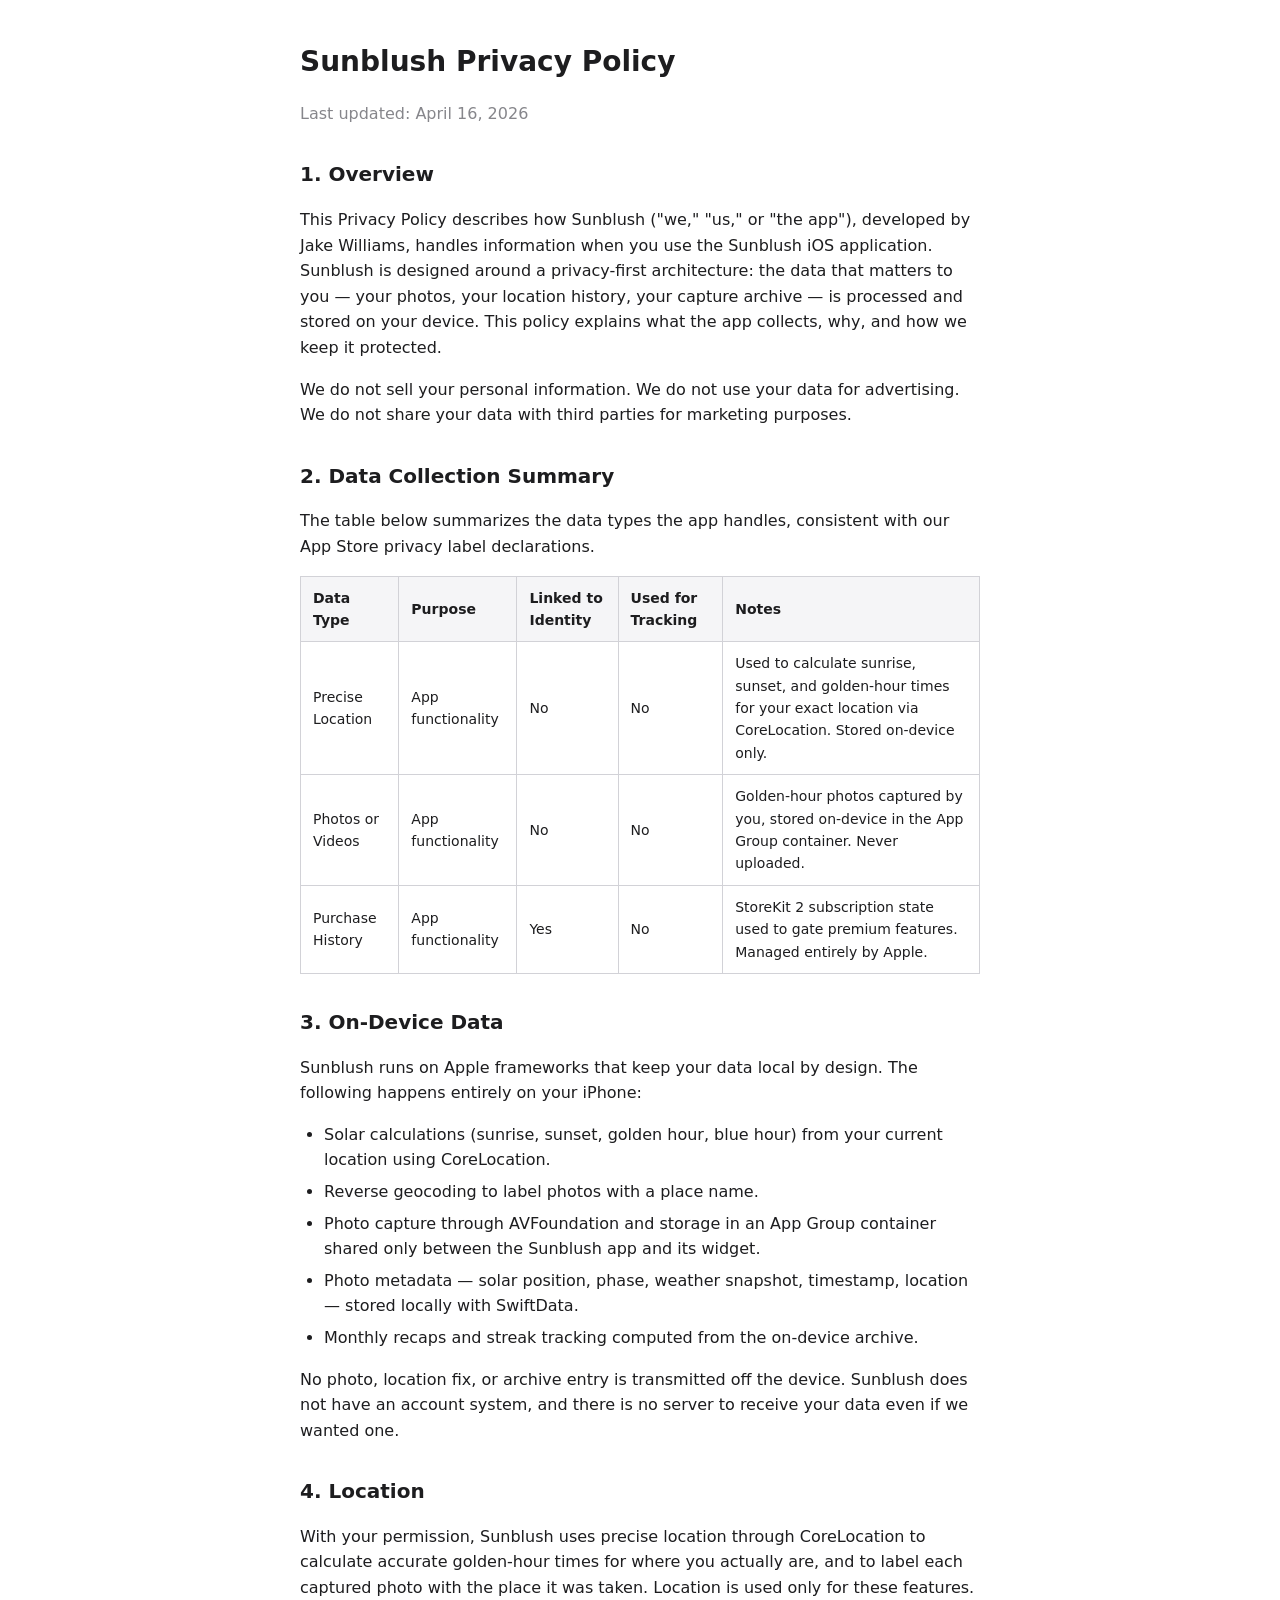
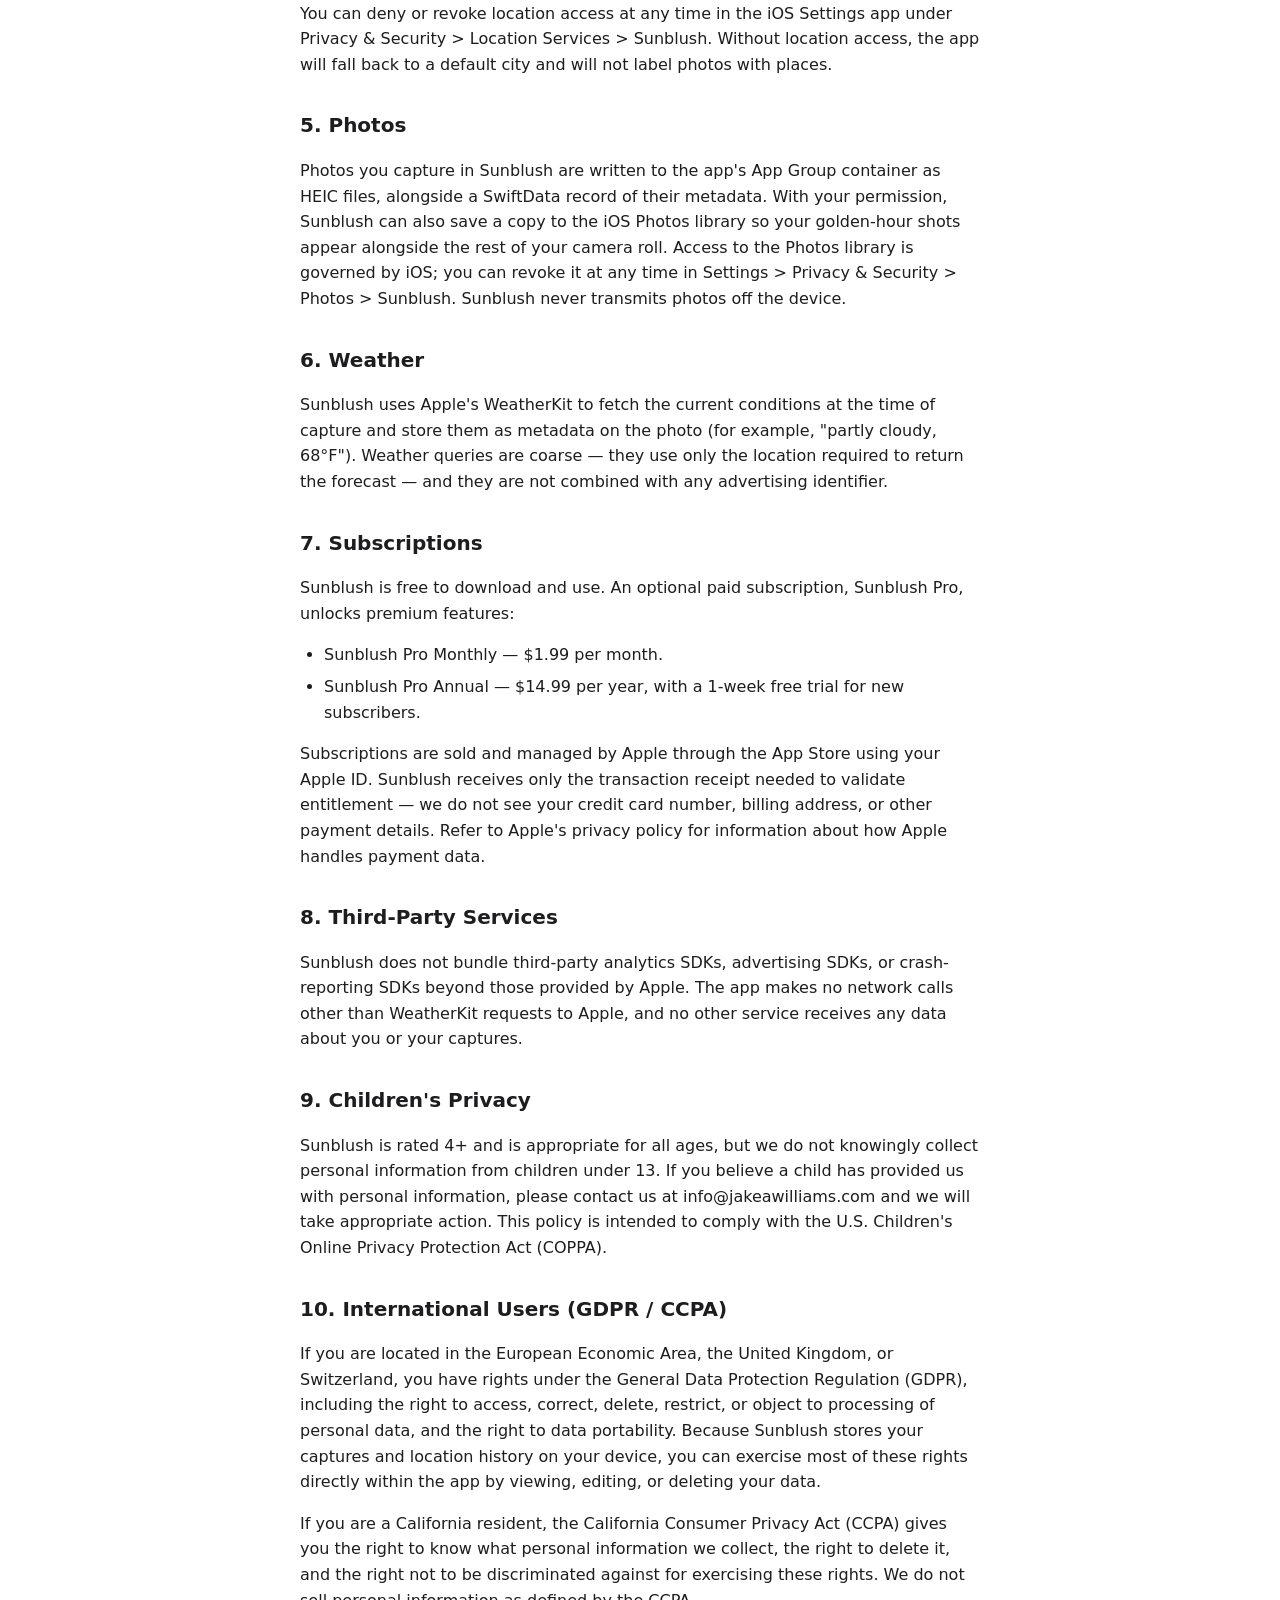
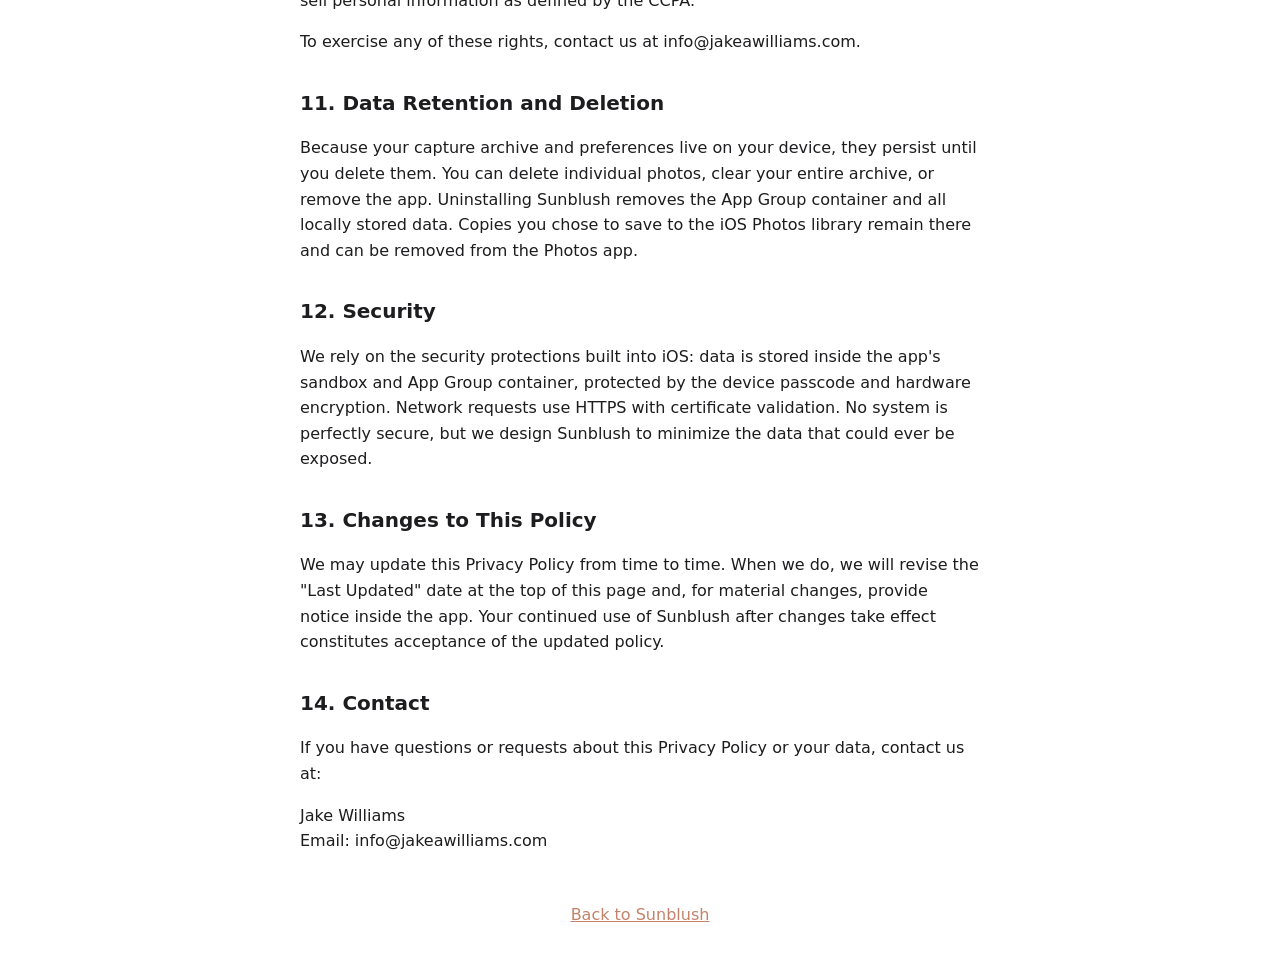
==== privacy-policy.html @ 0928d600 "Initial site: index, privacy, support, terms Co-Authored-By: Claude Opus 4.7 (1M context) <noreply@a" ====
<!DOCTYPE html>
<html lang="en">
<head>
    <meta charset="UTF-8">
    <meta name="viewport" content="width=device-width, initial-scale=1.0">
    <title>Sunblush — Privacy Policy</title>
    <style>
        body { font-family: -apple-system, system-ui, sans-serif; max-width: 680px; margin: 40px auto; padding: 0 20px; color: #1d1d1f; line-height: 1.6; }
        h1 { font-size: 28px; margin-bottom: 8px; }
        h2 { font-size: 20px; margin-top: 32px; }
        h3 { font-size: 16px; margin-top: 20px; }
        .date { color: #86868b; margin-bottom: 32px; }
        a { color: #C4826A; }
        table { width: 100%; border-collapse: collapse; margin: 16px 0; }
        th, td { border: 1px solid #d2d2d7; padding: 10px 12px; text-align: left; font-size: 14px; }
        th { background: #f5f5f7; font-weight: 600; }
        ul { padding-left: 24px; }
        li { margin-bottom: 6px; }
    </style>
</head>
<body>
    <h1>Sunblush Privacy Policy</h1>
    <p class="date">Last updated: April 16, 2026</p>

    <h2>1. Overview</h2>
    <p>This Privacy Policy describes how Sunblush ("we," "us," or "the app"), developed by Jake Williams, handles information when you use the Sunblush iOS application. Sunblush is designed around a privacy-first architecture: the data that matters to you — your photos, your location history, your capture archive — is processed and stored on your device. This policy explains what the app collects, why, and how we keep it protected.</p>
    <p>We do not sell your personal information. We do not use your data for advertising. We do not share your data with third parties for marketing purposes.</p>

    <h2>2. Data Collection Summary</h2>
    <p>The table below summarizes the data types the app handles, consistent with our App Store privacy label declarations.</p>
    <table>
        <tr><th>Data Type</th><th>Purpose</th><th>Linked to Identity</th><th>Used for Tracking</th><th>Notes</th></tr>
        <tr><td>Precise Location</td><td>App functionality</td><td>No</td><td>No</td><td>Used to calculate sunrise, sunset, and golden-hour times for your exact location via CoreLocation. Stored on-device only.</td></tr>
        <tr><td>Photos or Videos</td><td>App functionality</td><td>No</td><td>No</td><td>Golden-hour photos captured by you, stored on-device in the App Group container. Never uploaded.</td></tr>
        <tr><td>Purchase History</td><td>App functionality</td><td>Yes</td><td>No</td><td>StoreKit 2 subscription state used to gate premium features. Managed entirely by Apple.</td></tr>
    </table>

    <h2>3. On-Device Data</h2>
    <p>Sunblush runs on Apple frameworks that keep your data local by design. The following happens entirely on your iPhone:</p>
    <ul>
        <li>Solar calculations (sunrise, sunset, golden hour, blue hour) from your current location using CoreLocation.</li>
        <li>Reverse geocoding to label photos with a place name.</li>
        <li>Photo capture through AVFoundation and storage in an App Group container shared only between the Sunblush app and its widget.</li>
        <li>Photo metadata — solar position, phase, weather snapshot, timestamp, location — stored locally with SwiftData.</li>
        <li>Monthly recaps and streak tracking computed from the on-device archive.</li>
    </ul>
    <p>No photo, location fix, or archive entry is transmitted off the device. Sunblush does not have an account system, and there is no server to receive your data even if we wanted one.</p>

    <h2>4. Location</h2>
    <p>With your permission, Sunblush uses precise location through CoreLocation to calculate accurate golden-hour times for where you actually are, and to label each captured photo with the place it was taken. Location is used only for these features. You can deny or revoke location access at any time in the iOS Settings app under Privacy &amp; Security &gt; Location Services &gt; Sunblush. Without location access, the app will fall back to a default city and will not label photos with places.</p>

    <h2>5. Photos</h2>
    <p>Photos you capture in Sunblush are written to the app's App Group container as HEIC files, alongside a SwiftData record of their metadata. With your permission, Sunblush can also save a copy to the iOS Photos library so your golden-hour shots appear alongside the rest of your camera roll. Access to the Photos library is governed by iOS; you can revoke it at any time in Settings &gt; Privacy &amp; Security &gt; Photos &gt; Sunblush. Sunblush never transmits photos off the device.</p>

    <h2>6. Weather</h2>
    <p>Sunblush uses Apple's WeatherKit to fetch the current conditions at the time of capture and store them as metadata on the photo (for example, "partly cloudy, 68°F"). Weather queries are coarse — they use only the location required to return the forecast — and they are not combined with any advertising identifier.</p>

    <h2>7. Subscriptions</h2>
    <p>Sunblush is free to download and use. An optional paid subscription, Sunblush Pro, unlocks premium features:</p>
    <ul>
        <li>Sunblush Pro Monthly — $1.99 per month.</li>
        <li>Sunblush Pro Annual — $14.99 per year, with a 1-week free trial for new subscribers.</li>
    </ul>
    <p>Subscriptions are sold and managed by Apple through the App Store using your Apple ID. Sunblush receives only the transaction receipt needed to validate entitlement — we do not see your credit card number, billing address, or other payment details. Refer to Apple's privacy policy for information about how Apple handles payment data.</p>

    <h2>8. Third-Party Services</h2>
    <p>Sunblush does not bundle third-party analytics SDKs, advertising SDKs, or crash-reporting SDKs beyond those provided by Apple. The app makes no network calls other than WeatherKit requests to Apple, and no other service receives any data about you or your captures.</p>

    <h2>9. Children's Privacy</h2>
    <p>Sunblush is rated 4+ and is appropriate for all ages, but we do not knowingly collect personal information from children under 13. If you believe a child has provided us with personal information, please contact us at info@jakeawilliams.com and we will take appropriate action. This policy is intended to comply with the U.S. Children's Online Privacy Protection Act (COPPA).</p>

    <h2>10. International Users (GDPR / CCPA)</h2>
    <p>If you are located in the European Economic Area, the United Kingdom, or Switzerland, you have rights under the General Data Protection Regulation (GDPR), including the right to access, correct, delete, restrict, or object to processing of personal data, and the right to data portability. Because Sunblush stores your captures and location history on your device, you can exercise most of these rights directly within the app by viewing, editing, or deleting your data.</p>
    <p>If you are a California resident, the California Consumer Privacy Act (CCPA) gives you the right to know what personal information we collect, the right to delete it, and the right not to be discriminated against for exercising these rights. We do not sell personal information as defined by the CCPA.</p>
    <p>To exercise any of these rights, contact us at info@jakeawilliams.com.</p>

    <h2>11. Data Retention and Deletion</h2>
    <p>Because your capture archive and preferences live on your device, they persist until you delete them. You can delete individual photos, clear your entire archive, or remove the app. Uninstalling Sunblush removes the App Group container and all locally stored data. Copies you chose to save to the iOS Photos library remain there and can be removed from the Photos app.</p>

    <h2>12. Security</h2>
    <p>We rely on the security protections built into iOS: data is stored inside the app's sandbox and App Group container, protected by the device passcode and hardware encryption. Network requests use HTTPS with certificate validation. No system is perfectly secure, but we design Sunblush to minimize the data that could ever be exposed.</p>

    <h2>13. Changes to This Policy</h2>
    <p>We may update this Privacy Policy from time to time. When we do, we will revise the "Last Updated" date at the top of this page and, for material changes, provide notice inside the app. Your continued use of Sunblush after changes take effect constitutes acceptance of the updated policy.</p>

    <h2>14. Contact</h2>
    <p>If you have questions or requests about this Privacy Policy or your data, contact us at:</p>
    <p>Jake Williams<br>Email: info@jakeawilliams.com</p>

    <p style="margin-top: 48px; text-align: center;"><a href="index.html">Back to Sunblush</a></p>
</body>
</html>
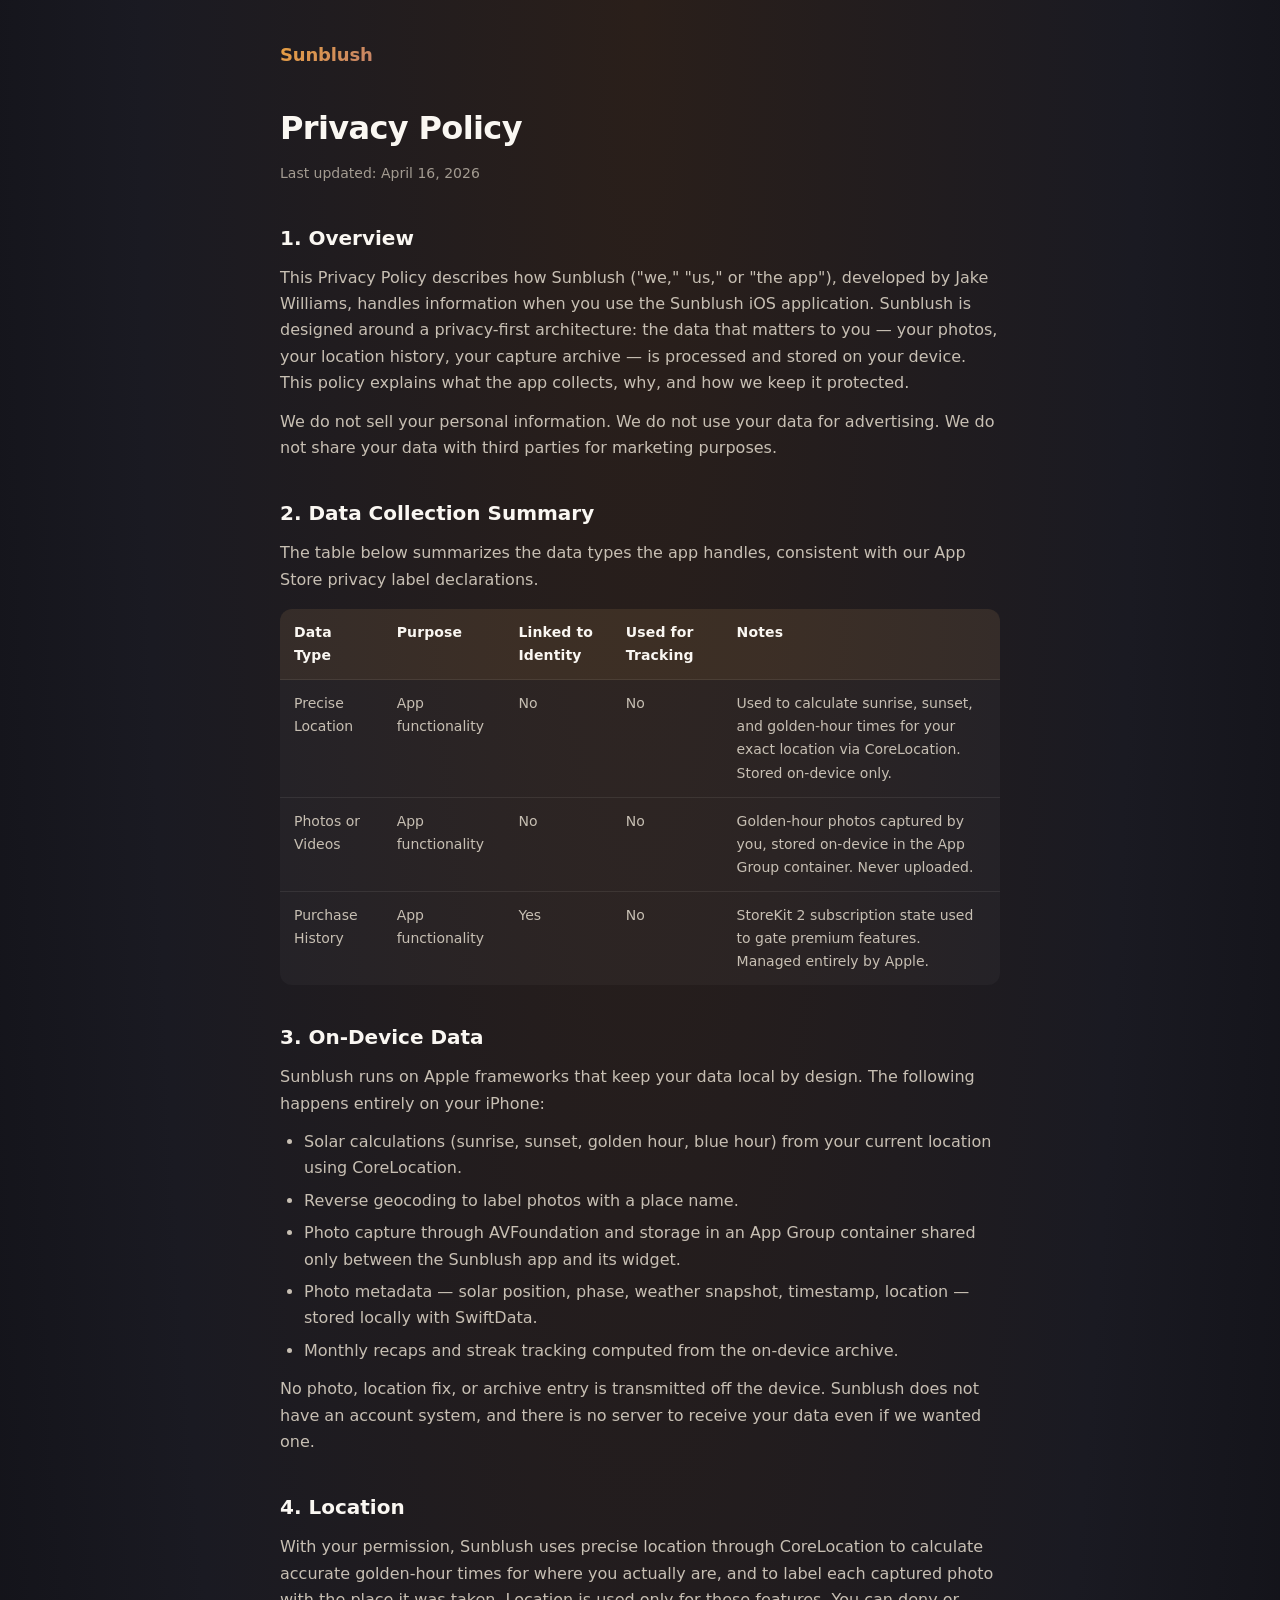
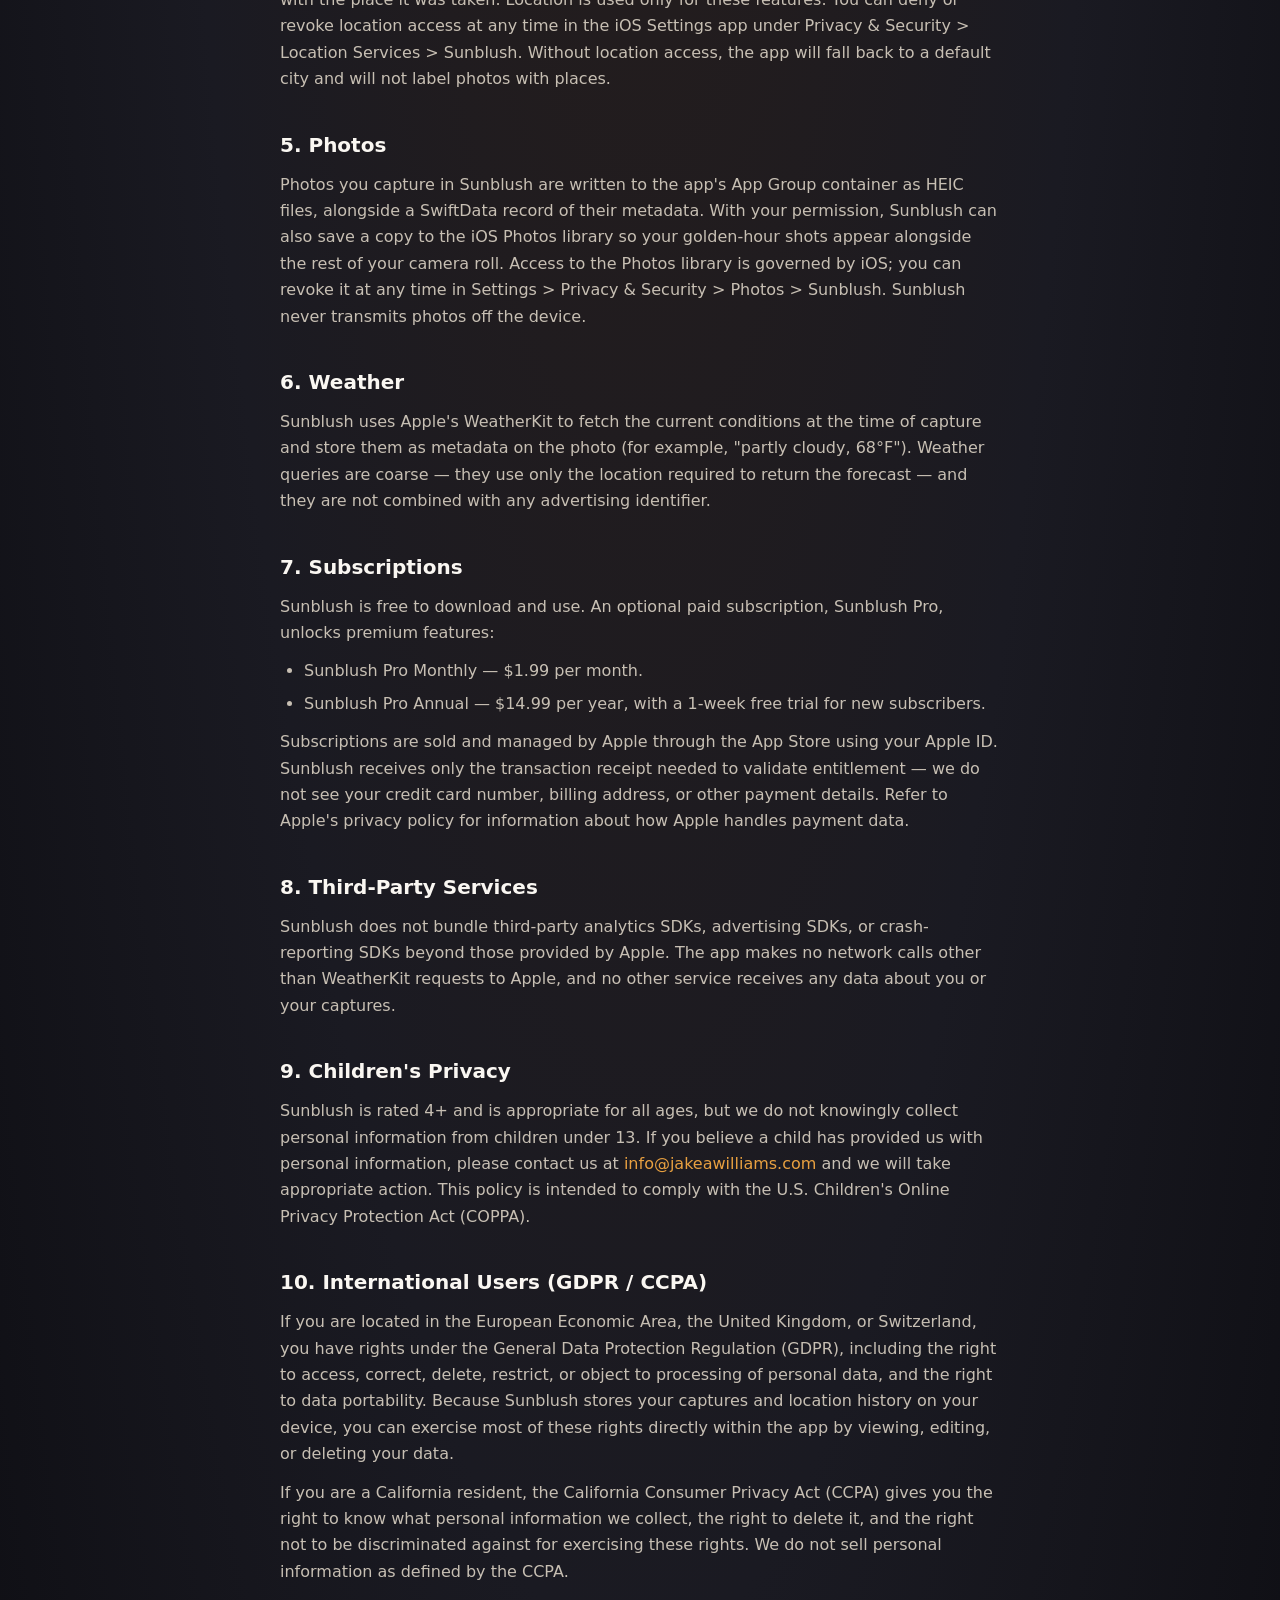
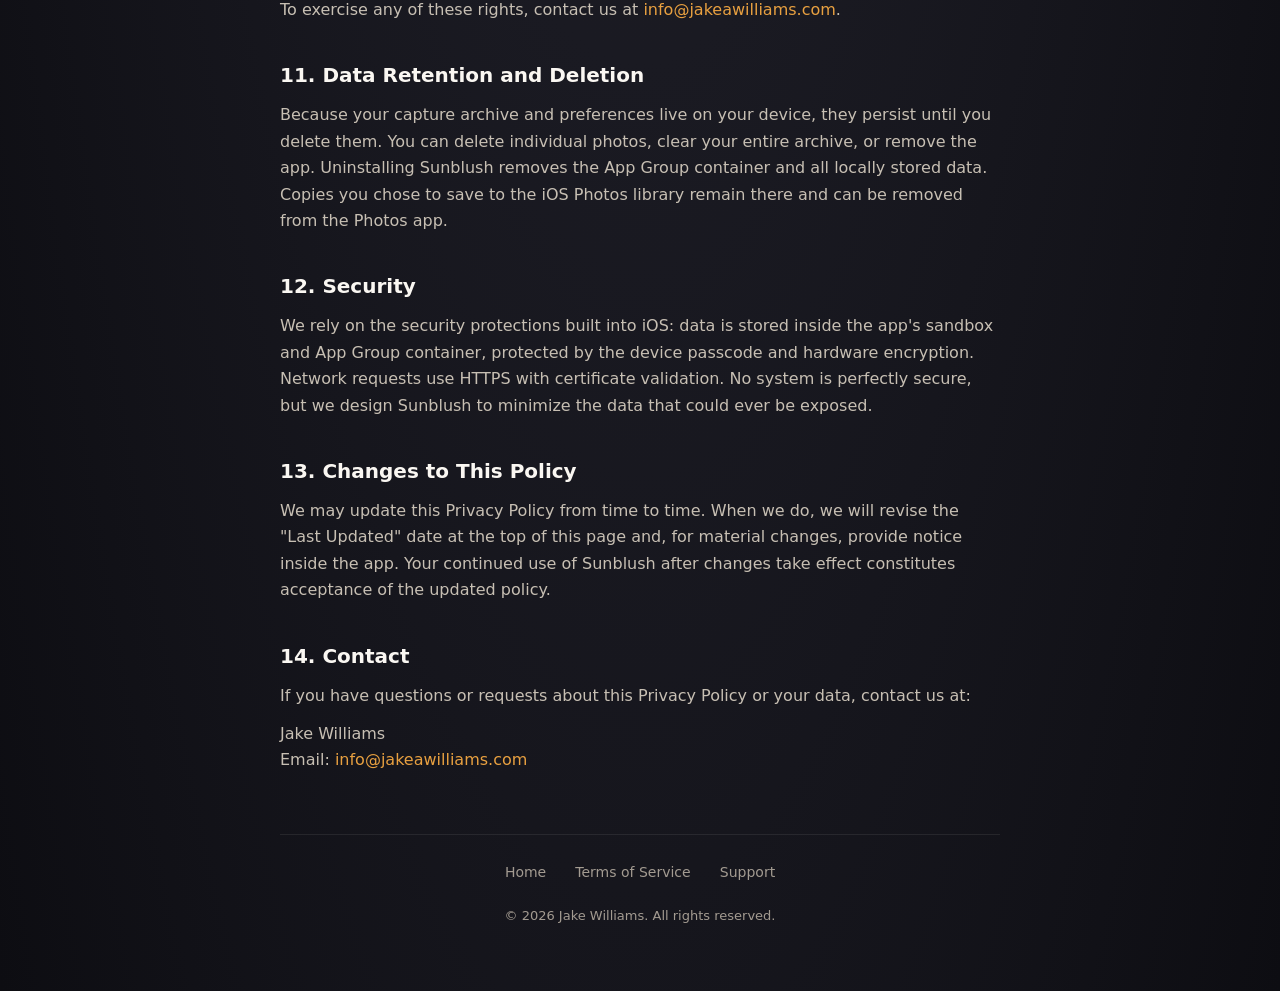
==== commit cc4dd848: "polish: unify dark warm palette across inner pages + meta/OG cards - Privacy, terms, and support pag" ====
--- a/privacy-policy.html
+++ b/privacy-policy.html
@@ -3,90 +3,193 @@
 <head>
     <meta charset="UTF-8">
     <meta name="viewport" content="width=device-width, initial-scale=1.0">
+    <meta name="theme-color" content="#1A1A22">
     <title>Sunblush — Privacy Policy</title>
+    <meta name="description" content="Sunblush privacy policy. On-device by design: location, photos, and metadata stay on your iPhone. No tracking, no third-party analytics, no ads.">
+    <link rel="canonical" href="https://jakeintech.github.io/sunblush-site/privacy-policy.html">
+    <meta property="og:type" content="website">
+    <meta property="og:site_name" content="Sunblush">
+    <meta property="og:title" content="Sunblush — Privacy Policy">
+    <meta property="og:description" content="On-device by design. No tracking, no analytics SDKs, no ads.">
+    <meta property="og:url" content="https://jakeintech.github.io/sunblush-site/privacy-policy.html">
+    <meta name="twitter:card" content="summary">
+    <meta name="twitter:title" content="Sunblush — Privacy Policy">
+    <meta name="twitter:description" content="On-device by design. No tracking, no analytics SDKs, no ads.">
     <style>
-        body { font-family: -apple-system, system-ui, sans-serif; max-width: 680px; margin: 40px auto; padding: 0 20px; color: #1d1d1f; line-height: 1.6; }
-        h1 { font-size: 28px; margin-bottom: 8px; }
-        h2 { font-size: 20px; margin-top: 32px; }
-        h3 { font-size: 16px; margin-top: 20px; }
-        .date { color: #86868b; margin-bottom: 32px; }
-        a { color: #C4826A; }
-        table { width: 100%; border-collapse: collapse; margin: 16px 0; }
-        th, td { border: 1px solid #d2d2d7; padding: 10px 12px; text-align: left; font-size: 14px; }
-        th { background: #f5f5f7; font-weight: 600; }
-        ul { padding-left: 24px; }
-        li { margin-bottom: 6px; }
+        * { box-sizing: border-box; margin: 0; padding: 0; }
+        body {
+            font-family: -apple-system, BlinkMacSystemFont, "SF Pro Rounded", "SF Pro Text", system-ui, sans-serif;
+            background: radial-gradient(ellipse at top, #2A1F1A 0%, #1A1A22 55%, #0D0D12 100%);
+            color: #FAF7F2;
+            line-height: 1.65;
+            min-height: 100vh;
+            display: flex;
+            flex-direction: column;
+            align-items: center;
+            padding: 40px 20px 64px;
+        }
+        .container { max-width: 720px; width: 100%; }
+        .wordmark {
+            display: inline-block;
+            font-size: 18px;
+            font-weight: 600;
+            letter-spacing: -0.01em;
+            background: linear-gradient(135deg, #E8A040 0%, #C4826A 100%);
+            -webkit-background-clip: text;
+            -webkit-text-fill-color: transparent;
+            background-clip: text;
+            text-decoration: none;
+            margin-bottom: 32px;
+        }
+        h1 {
+            font-size: 32px;
+            font-weight: 700;
+            letter-spacing: -0.02em;
+            margin-bottom: 8px;
+            color: #FAF7F2;
+        }
+        h2 {
+            font-size: 20px;
+            font-weight: 600;
+            margin-top: 36px;
+            margin-bottom: 10px;
+            color: #FAF7F2;
+        }
+        h3 {
+            font-size: 16px;
+            font-weight: 600;
+            margin-top: 20px;
+            margin-bottom: 6px;
+            color: #FAF7F2;
+        }
+        p { color: #C7BFB3; margin-bottom: 12px; font-size: 16px; }
+        .date { color: #A39B91; margin-bottom: 32px; font-size: 14px; }
+        a { color: #E8A040; text-decoration: none; }
+        a:hover { text-decoration: underline; }
+        table {
+            width: 100%;
+            border-collapse: collapse;
+            margin: 16px 0 24px;
+            background: rgba(250, 247, 242, 0.03);
+            border-radius: 12px;
+            overflow: hidden;
+        }
+        th, td {
+            border-bottom: 1px solid rgba(250, 247, 242, 0.08);
+            padding: 12px 14px;
+            text-align: left;
+            font-size: 14px;
+            color: #C7BFB3;
+            vertical-align: top;
+        }
+        th {
+            background: rgba(232, 160, 64, 0.08);
+            font-weight: 600;
+            color: #FAF7F2;
+            letter-spacing: 0.01em;
+        }
+        tr:last-child td { border-bottom: none; }
+        ul { padding-left: 24px; margin-bottom: 12px; color: #C7BFB3; }
+        li { margin-bottom: 6px; font-size: 16px; }
+        footer {
+            border-top: 1px solid rgba(250, 247, 242, 0.08);
+            padding-top: 24px;
+            margin-top: 48px;
+            text-align: center;
+            width: 100%;
+            max-width: 720px;
+        }
+        footer a {
+            color: #A39B91;
+            margin: 0 12px;
+            font-size: 14px;
+        }
+        footer a:hover { color: #E8A040; text-decoration: none; }
+        .copyright {
+            margin-top: 20px;
+            color: #A39B91;
+            font-size: 13px;
+        }
     </style>
 </head>
 <body>
-    <h1>Sunblush Privacy Policy</h1>
-    <p class="date">Last updated: April 16, 2026</p>
+    <div class="container">
+        <a class="wordmark" href="index.html">Sunblush</a>
 
-    <h2>1. Overview</h2>
-    <p>This Privacy Policy describes how Sunblush ("we," "us," or "the app"), developed by Jake Williams, handles information when you use the Sunblush iOS application. Sunblush is designed around a privacy-first architecture: the data that matters to you — your photos, your location history, your capture archive — is processed and stored on your device. This policy explains what the app collects, why, and how we keep it protected.</p>
-    <p>We do not sell your personal information. We do not use your data for advertising. We do not share your data with third parties for marketing purposes.</p>
+        <h1>Privacy Policy</h1>
+        <p class="date">Last updated: April 16, 2026</p>
 
-    <h2>2. Data Collection Summary</h2>
-    <p>The table below summarizes the data types the app handles, consistent with our App Store privacy label declarations.</p>
-    <table>
-        <tr><th>Data Type</th><th>Purpose</th><th>Linked to Identity</th><th>Used for Tracking</th><th>Notes</th></tr>
-        <tr><td>Precise Location</td><td>App functionality</td><td>No</td><td>No</td><td>Used to calculate sunrise, sunset, and golden-hour times for your exact location via CoreLocation. Stored on-device only.</td></tr>
-        <tr><td>Photos or Videos</td><td>App functionality</td><td>No</td><td>No</td><td>Golden-hour photos captured by you, stored on-device in the App Group container. Never uploaded.</td></tr>
-        <tr><td>Purchase History</td><td>App functionality</td><td>Yes</td><td>No</td><td>StoreKit 2 subscription state used to gate premium features. Managed entirely by Apple.</td></tr>
-    </table>
+        <h2>1. Overview</h2>
+        <p>This Privacy Policy describes how Sunblush ("we," "us," or "the app"), developed by Jake Williams, handles information when you use the Sunblush iOS application. Sunblush is designed around a privacy-first architecture: the data that matters to you — your photos, your location history, your capture archive — is processed and stored on your device. This policy explains what the app collects, why, and how we keep it protected.</p>
+        <p>We do not sell your personal information. We do not use your data for advertising. We do not share your data with third parties for marketing purposes.</p>
 
-    <h2>3. On-Device Data</h2>
-    <p>Sunblush runs on Apple frameworks that keep your data local by design. The following happens entirely on your iPhone:</p>
-    <ul>
-        <li>Solar calculations (sunrise, sunset, golden hour, blue hour) from your current location using CoreLocation.</li>
-        <li>Reverse geocoding to label photos with a place name.</li>
-        <li>Photo capture through AVFoundation and storage in an App Group container shared only between the Sunblush app and its widget.</li>
-        <li>Photo metadata — solar position, phase, weather snapshot, timestamp, location — stored locally with SwiftData.</li>
-        <li>Monthly recaps and streak tracking computed from the on-device archive.</li>
-    </ul>
-    <p>No photo, location fix, or archive entry is transmitted off the device. Sunblush does not have an account system, and there is no server to receive your data even if we wanted one.</p>
+        <h2>2. Data Collection Summary</h2>
+        <p>The table below summarizes the data types the app handles, consistent with our App Store privacy label declarations.</p>
+        <table>
+            <tr><th>Data Type</th><th>Purpose</th><th>Linked to Identity</th><th>Used for Tracking</th><th>Notes</th></tr>
+            <tr><td>Precise Location</td><td>App functionality</td><td>No</td><td>No</td><td>Used to calculate sunrise, sunset, and golden-hour times for your exact location via CoreLocation. Stored on-device only.</td></tr>
+            <tr><td>Photos or Videos</td><td>App functionality</td><td>No</td><td>No</td><td>Golden-hour photos captured by you, stored on-device in the App Group container. Never uploaded.</td></tr>
+            <tr><td>Purchase History</td><td>App functionality</td><td>Yes</td><td>No</td><td>StoreKit 2 subscription state used to gate premium features. Managed entirely by Apple.</td></tr>
+        </table>
 
-    <h2>4. Location</h2>
-    <p>With your permission, Sunblush uses precise location through CoreLocation to calculate accurate golden-hour times for where you actually are, and to label each captured photo with the place it was taken. Location is used only for these features. You can deny or revoke location access at any time in the iOS Settings app under Privacy &amp; Security &gt; Location Services &gt; Sunblush. Without location access, the app will fall back to a default city and will not label photos with places.</p>
+        <h2>3. On-Device Data</h2>
+        <p>Sunblush runs on Apple frameworks that keep your data local by design. The following happens entirely on your iPhone:</p>
+        <ul>
+            <li>Solar calculations (sunrise, sunset, golden hour, blue hour) from your current location using CoreLocation.</li>
+            <li>Reverse geocoding to label photos with a place name.</li>
+            <li>Photo capture through AVFoundation and storage in an App Group container shared only between the Sunblush app and its widget.</li>
+            <li>Photo metadata — solar position, phase, weather snapshot, timestamp, location — stored locally with SwiftData.</li>
+            <li>Monthly recaps and streak tracking computed from the on-device archive.</li>
+        </ul>
+        <p>No photo, location fix, or archive entry is transmitted off the device. Sunblush does not have an account system, and there is no server to receive your data even if we wanted one.</p>
 
-    <h2>5. Photos</h2>
-    <p>Photos you capture in Sunblush are written to the app's App Group container as HEIC files, alongside a SwiftData record of their metadata. With your permission, Sunblush can also save a copy to the iOS Photos library so your golden-hour shots appear alongside the rest of your camera roll. Access to the Photos library is governed by iOS; you can revoke it at any time in Settings &gt; Privacy &amp; Security &gt; Photos &gt; Sunblush. Sunblush never transmits photos off the device.</p>
+        <h2>4. Location</h2>
+        <p>With your permission, Sunblush uses precise location through CoreLocation to calculate accurate golden-hour times for where you actually are, and to label each captured photo with the place it was taken. Location is used only for these features. You can deny or revoke location access at any time in the iOS Settings app under Privacy &amp; Security &gt; Location Services &gt; Sunblush. Without location access, the app will fall back to a default city and will not label photos with places.</p>
 
-    <h2>6. Weather</h2>
-    <p>Sunblush uses Apple's WeatherKit to fetch the current conditions at the time of capture and store them as metadata on the photo (for example, "partly cloudy, 68°F"). Weather queries are coarse — they use only the location required to return the forecast — and they are not combined with any advertising identifier.</p>
+        <h2>5. Photos</h2>
+        <p>Photos you capture in Sunblush are written to the app's App Group container as HEIC files, alongside a SwiftData record of their metadata. With your permission, Sunblush can also save a copy to the iOS Photos library so your golden-hour shots appear alongside the rest of your camera roll. Access to the Photos library is governed by iOS; you can revoke it at any time in Settings &gt; Privacy &amp; Security &gt; Photos &gt; Sunblush. Sunblush never transmits photos off the device.</p>
 
-    <h2>7. Subscriptions</h2>
-    <p>Sunblush is free to download and use. An optional paid subscription, Sunblush Pro, unlocks premium features:</p>
-    <ul>
-        <li>Sunblush Pro Monthly — $1.99 per month.</li>
-        <li>Sunblush Pro Annual — $14.99 per year, with a 1-week free trial for new subscribers.</li>
-    </ul>
-    <p>Subscriptions are sold and managed by Apple through the App Store using your Apple ID. Sunblush receives only the transaction receipt needed to validate entitlement — we do not see your credit card number, billing address, or other payment details. Refer to Apple's privacy policy for information about how Apple handles payment data.</p>
+        <h2>6. Weather</h2>
+        <p>Sunblush uses Apple's WeatherKit to fetch the current conditions at the time of capture and store them as metadata on the photo (for example, "partly cloudy, 68°F"). Weather queries are coarse — they use only the location required to return the forecast — and they are not combined with any advertising identifier.</p>
 
-    <h2>8. Third-Party Services</h2>
-    <p>Sunblush does not bundle third-party analytics SDKs, advertising SDKs, or crash-reporting SDKs beyond those provided by Apple. The app makes no network calls other than WeatherKit requests to Apple, and no other service receives any data about you or your captures.</p>
+        <h2>7. Subscriptions</h2>
+        <p>Sunblush is free to download and use. An optional paid subscription, Sunblush Pro, unlocks premium features:</p>
+        <ul>
+            <li>Sunblush Pro Monthly — $1.99 per month.</li>
+            <li>Sunblush Pro Annual — $14.99 per year, with a 1-week free trial for new subscribers.</li>
+        </ul>
+        <p>Subscriptions are sold and managed by Apple through the App Store using your Apple ID. Sunblush receives only the transaction receipt needed to validate entitlement — we do not see your credit card number, billing address, or other payment details. Refer to Apple's privacy policy for information about how Apple handles payment data.</p>
 
-    <h2>9. Children's Privacy</h2>
-    <p>Sunblush is rated 4+ and is appropriate for all ages, but we do not knowingly collect personal information from children under 13. If you believe a child has provided us with personal information, please contact us at info@jakeawilliams.com and we will take appropriate action. This policy is intended to comply with the U.S. Children's Online Privacy Protection Act (COPPA).</p>
+        <h2>8. Third-Party Services</h2>
+        <p>Sunblush does not bundle third-party analytics SDKs, advertising SDKs, or crash-reporting SDKs beyond those provided by Apple. The app makes no network calls other than WeatherKit requests to Apple, and no other service receives any data about you or your captures.</p>
 
-    <h2>10. International Users (GDPR / CCPA)</h2>
-    <p>If you are located in the European Economic Area, the United Kingdom, or Switzerland, you have rights under the General Data Protection Regulation (GDPR), including the right to access, correct, delete, restrict, or object to processing of personal data, and the right to data portability. Because Sunblush stores your captures and location history on your device, you can exercise most of these rights directly within the app by viewing, editing, or deleting your data.</p>
-    <p>If you are a California resident, the California Consumer Privacy Act (CCPA) gives you the right to know what personal information we collect, the right to delete it, and the right not to be discriminated against for exercising these rights. We do not sell personal information as defined by the CCPA.</p>
-    <p>To exercise any of these rights, contact us at info@jakeawilliams.com.</p>
+        <h2>9. Children's Privacy</h2>
+        <p>Sunblush is rated 4+ and is appropriate for all ages, but we do not knowingly collect personal information from children under 13. If you believe a child has provided us with personal information, please contact us at <a href="mailto:info@jakeawilliams.com">info@jakeawilliams.com</a> and we will take appropriate action. This policy is intended to comply with the U.S. Children's Online Privacy Protection Act (COPPA).</p>
 
-    <h2>11. Data Retention and Deletion</h2>
-    <p>Because your capture archive and preferences live on your device, they persist until you delete them. You can delete individual photos, clear your entire archive, or remove the app. Uninstalling Sunblush removes the App Group container and all locally stored data. Copies you chose to save to the iOS Photos library remain there and can be removed from the Photos app.</p>
+        <h2>10. International Users (GDPR / CCPA)</h2>
+        <p>If you are located in the European Economic Area, the United Kingdom, or Switzerland, you have rights under the General Data Protection Regulation (GDPR), including the right to access, correct, delete, restrict, or object to processing of personal data, and the right to data portability. Because Sunblush stores your captures and location history on your device, you can exercise most of these rights directly within the app by viewing, editing, or deleting your data.</p>
+        <p>If you are a California resident, the California Consumer Privacy Act (CCPA) gives you the right to know what personal information we collect, the right to delete it, and the right not to be discriminated against for exercising these rights. We do not sell personal information as defined by the CCPA.</p>
+        <p>To exercise any of these rights, contact us at <a href="mailto:info@jakeawilliams.com">info@jakeawilliams.com</a>.</p>
 
-    <h2>12. Security</h2>
-    <p>We rely on the security protections built into iOS: data is stored inside the app's sandbox and App Group container, protected by the device passcode and hardware encryption. Network requests use HTTPS with certificate validation. No system is perfectly secure, but we design Sunblush to minimize the data that could ever be exposed.</p>
+        <h2>11. Data Retention and Deletion</h2>
+        <p>Because your capture archive and preferences live on your device, they persist until you delete them. You can delete individual photos, clear your entire archive, or remove the app. Uninstalling Sunblush removes the App Group container and all locally stored data. Copies you chose to save to the iOS Photos library remain there and can be removed from the Photos app.</p>
 
-    <h2>13. Changes to This Policy</h2>
-    <p>We may update this Privacy Policy from time to time. When we do, we will revise the "Last Updated" date at the top of this page and, for material changes, provide notice inside the app. Your continued use of Sunblush after changes take effect constitutes acceptance of the updated policy.</p>
+        <h2>12. Security</h2>
+        <p>We rely on the security protections built into iOS: data is stored inside the app's sandbox and App Group container, protected by the device passcode and hardware encryption. Network requests use HTTPS with certificate validation. No system is perfectly secure, but we design Sunblush to minimize the data that could ever be exposed.</p>
 
-    <h2>14. Contact</h2>
-    <p>If you have questions or requests about this Privacy Policy or your data, contact us at:</p>
-    <p>Jake Williams<br>Email: info@jakeawilliams.com</p>
+        <h2>13. Changes to This Policy</h2>
+        <p>We may update this Privacy Policy from time to time. When we do, we will revise the "Last Updated" date at the top of this page and, for material changes, provide notice inside the app. Your continued use of Sunblush after changes take effect constitutes acceptance of the updated policy.</p>
 
-    <p style="margin-top: 48px; text-align: center;"><a href="index.html">Back to Sunblush</a></p>
+        <h2>14. Contact</h2>
+        <p>If you have questions or requests about this Privacy Policy or your data, contact us at:</p>
+        <p>Jake Williams<br>Email: <a href="mailto:info@jakeawilliams.com">info@jakeawilliams.com</a></p>
+    </div>
+
+    <footer>
+        <a href="index.html">Home</a>
+        <a href="terms-of-service.html">Terms of Service</a>
+        <a href="support.html">Support</a>
+        <div class="copyright">&copy; 2026 Jake Williams. All rights reserved.</div>
+    </footer>
 </body>
 </html>
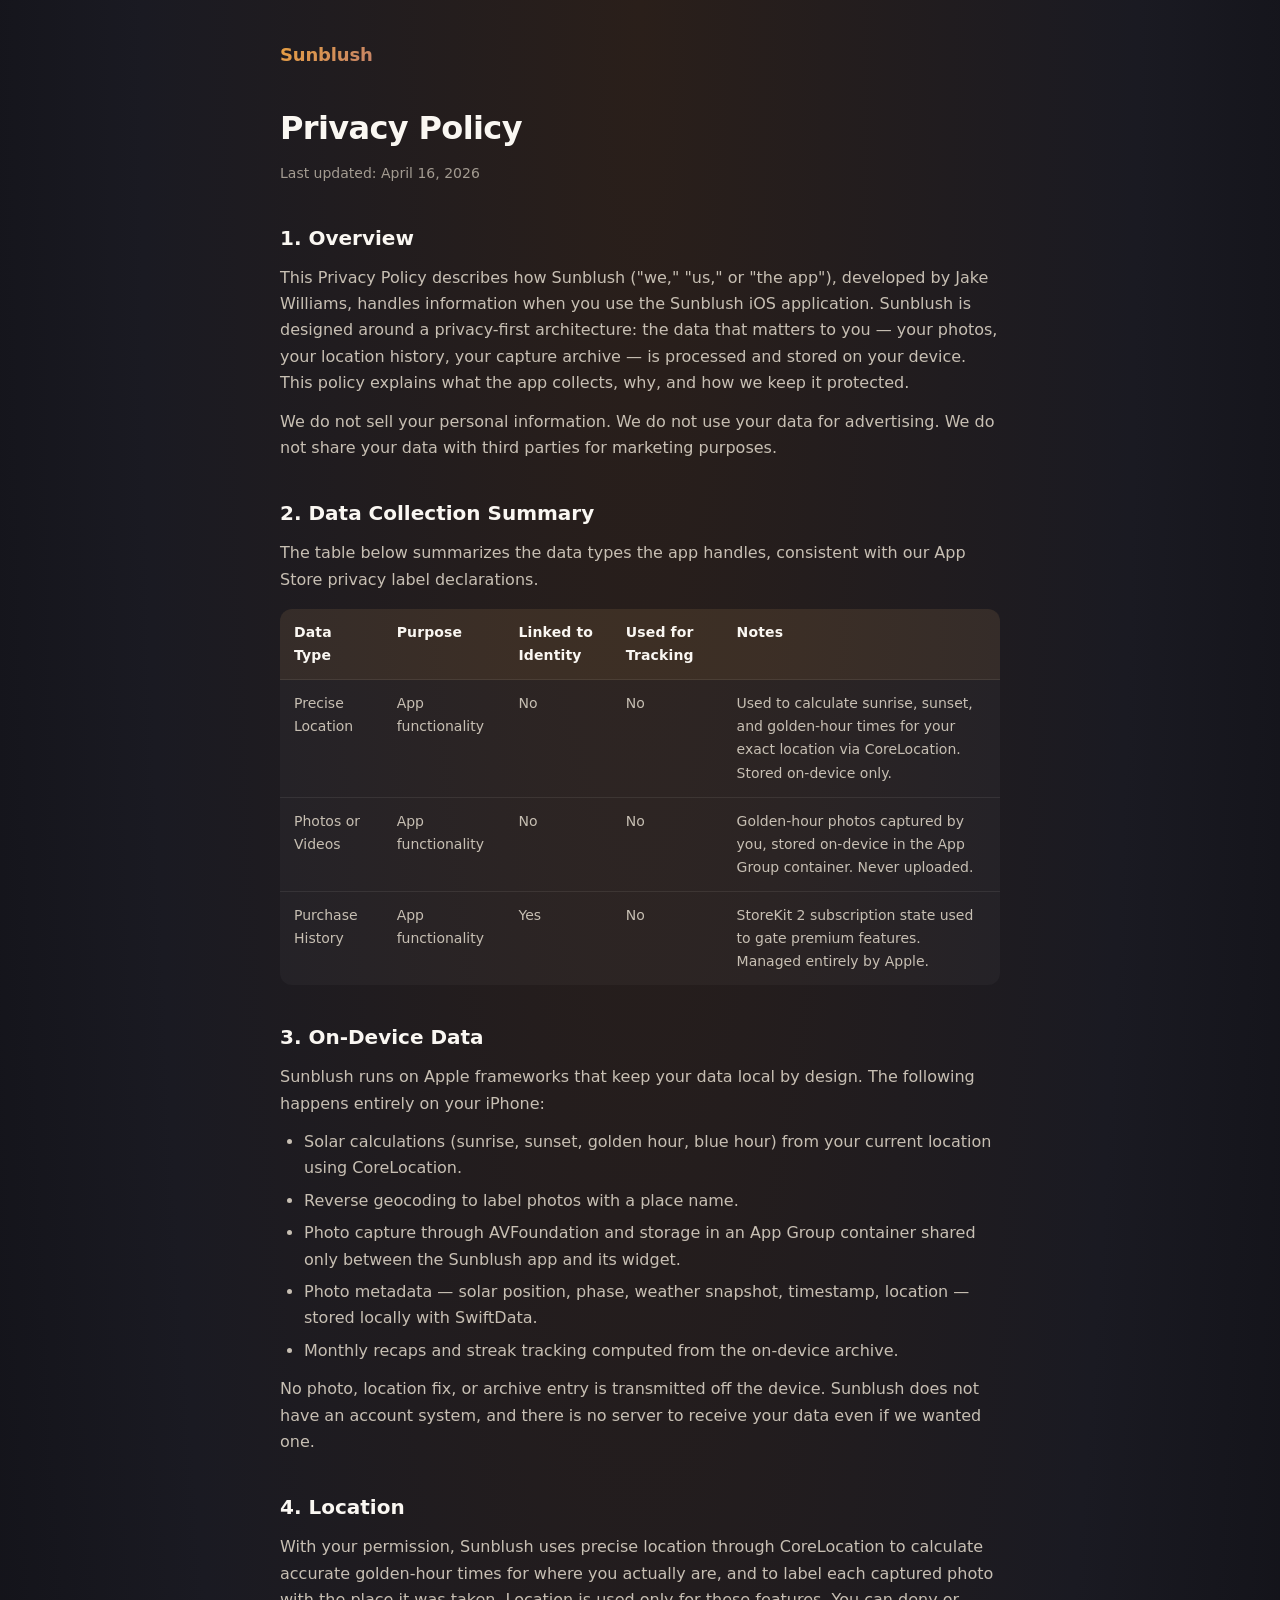
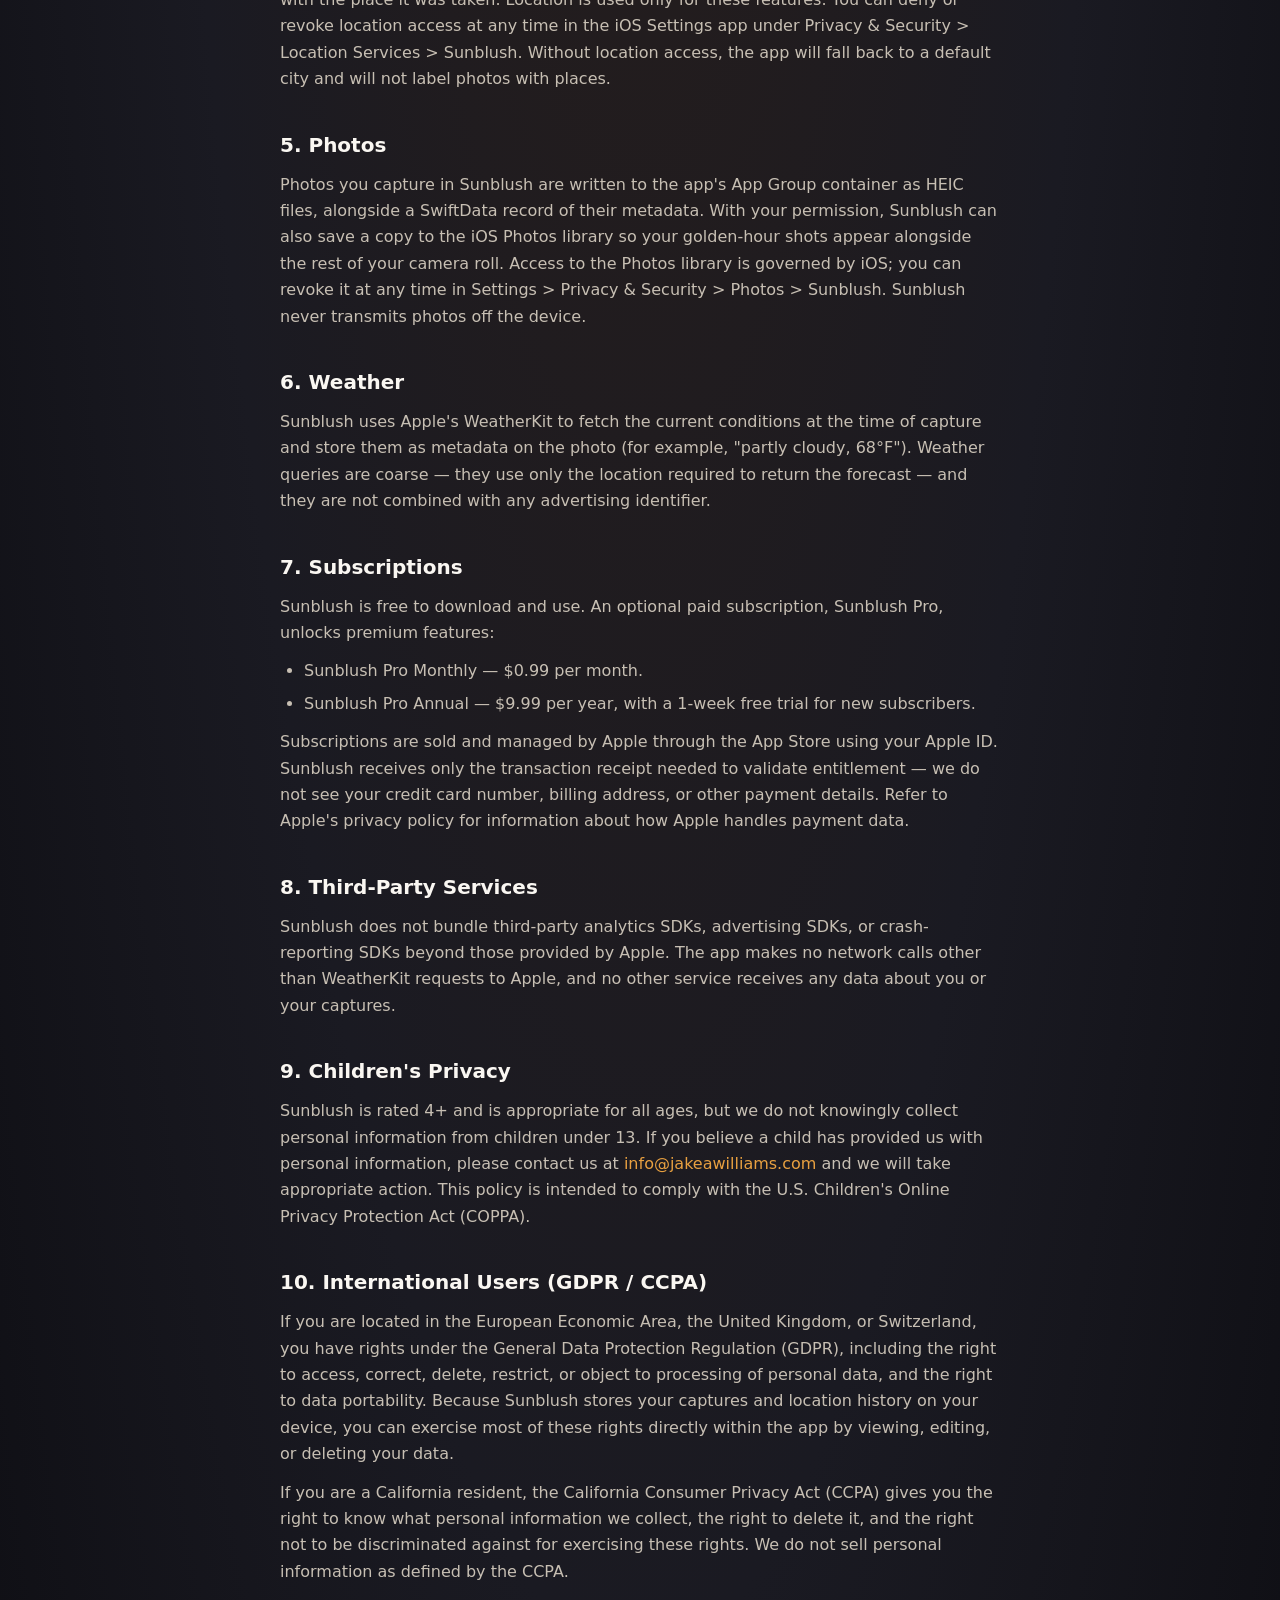
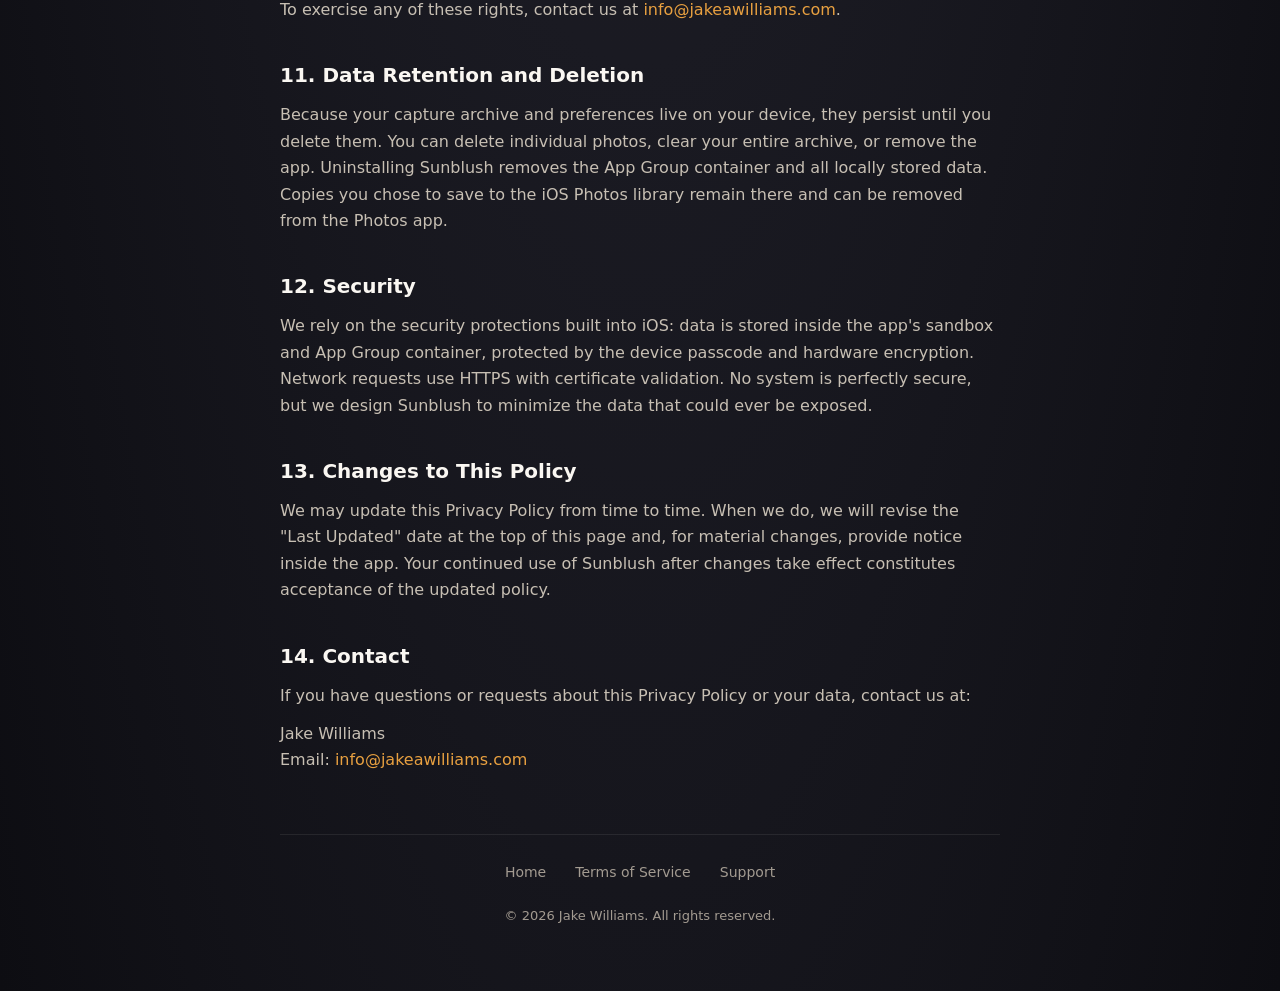
==== commit 1f9f326a: "fix(pricing): correct Sunblush Pro to $0.99/mo and $9.99/yr Previous copy had $1.99/$14.99 which did" ====
--- a/privacy-policy.html
+++ b/privacy-policy.html
@@ -155,8 +155,8 @@
         <h2>7. Subscriptions</h2>
         <p>Sunblush is free to download and use. An optional paid subscription, Sunblush Pro, unlocks premium features:</p>
         <ul>
-            <li>Sunblush Pro Monthly — $1.99 per month.</li>
-            <li>Sunblush Pro Annual — $14.99 per year, with a 1-week free trial for new subscribers.</li>
+            <li>Sunblush Pro Monthly — $0.99 per month.</li>
+            <li>Sunblush Pro Annual — $9.99 per year, with a 1-week free trial for new subscribers.</li>
         </ul>
         <p>Subscriptions are sold and managed by Apple through the App Store using your Apple ID. Sunblush receives only the transaction receipt needed to validate entitlement — we do not see your credit card number, billing address, or other payment details. Refer to Apple's privacy policy for information about how Apple handles payment data.</p>
 
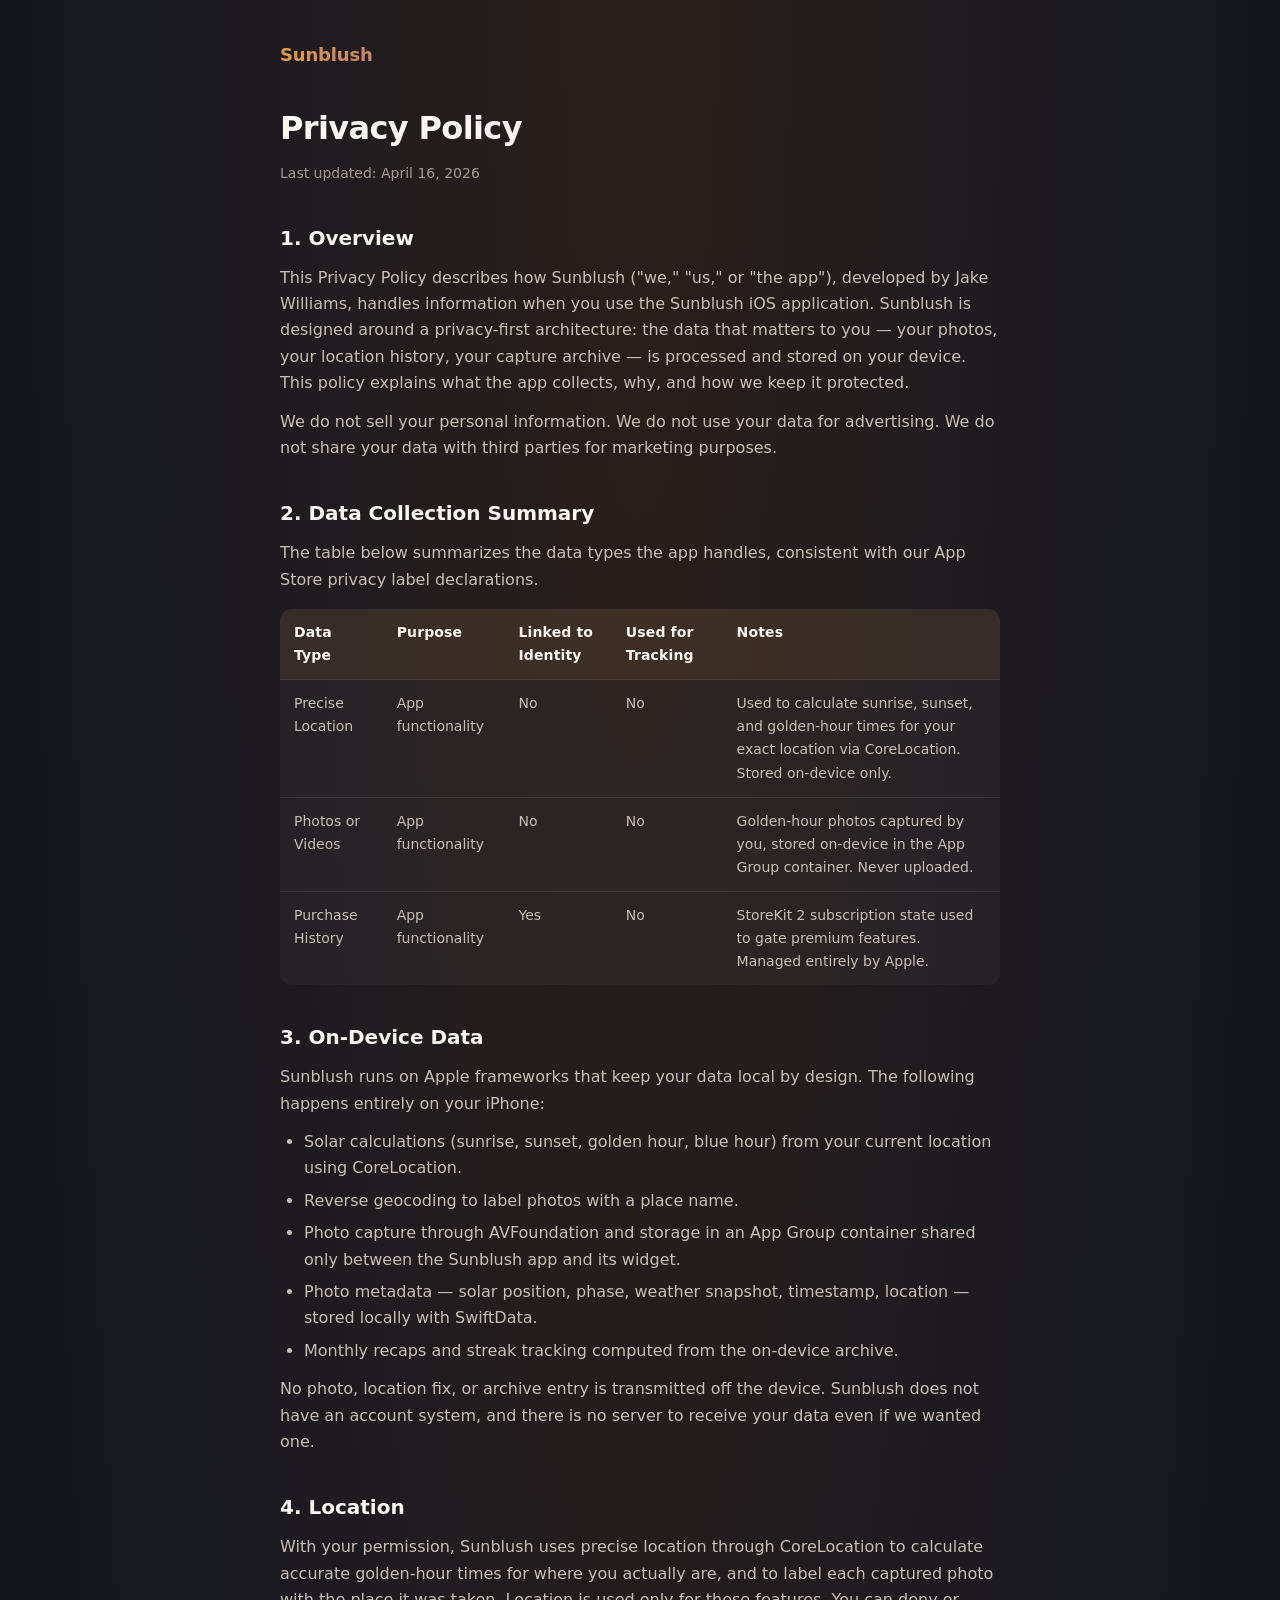
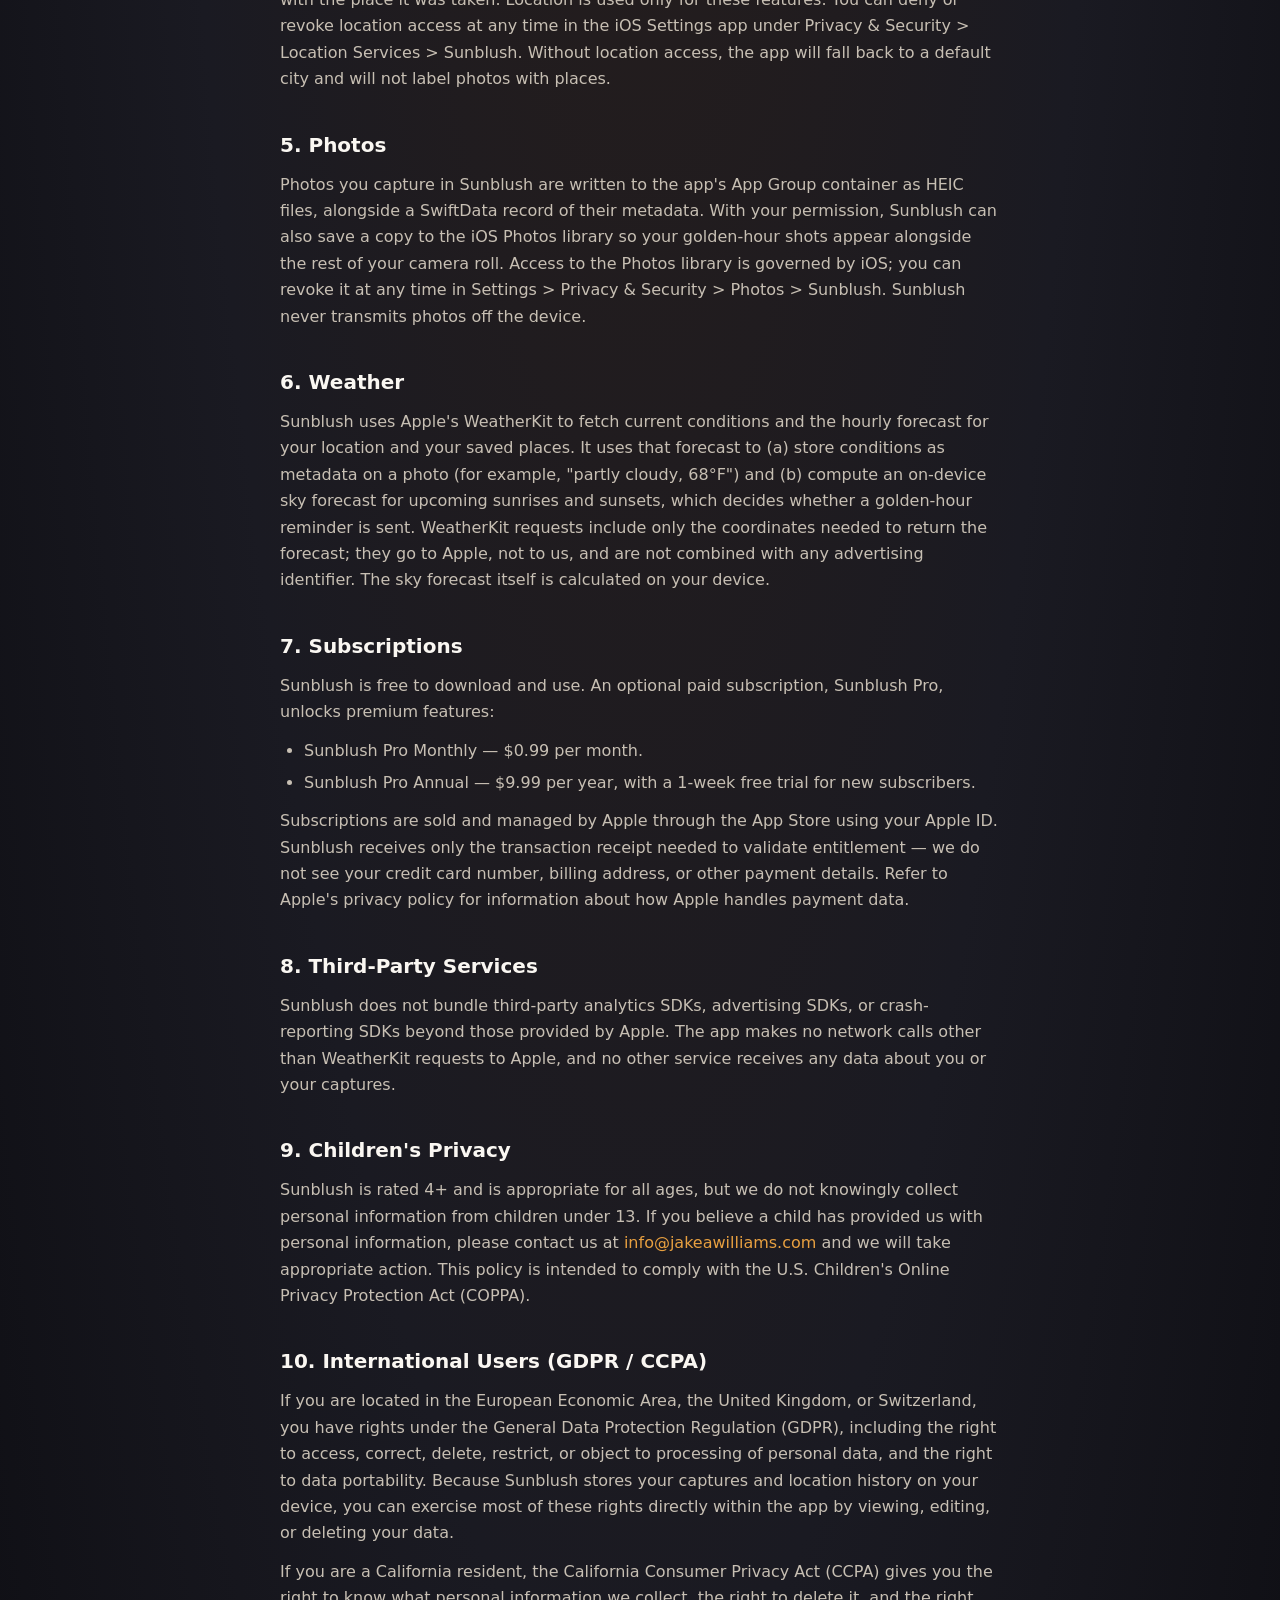
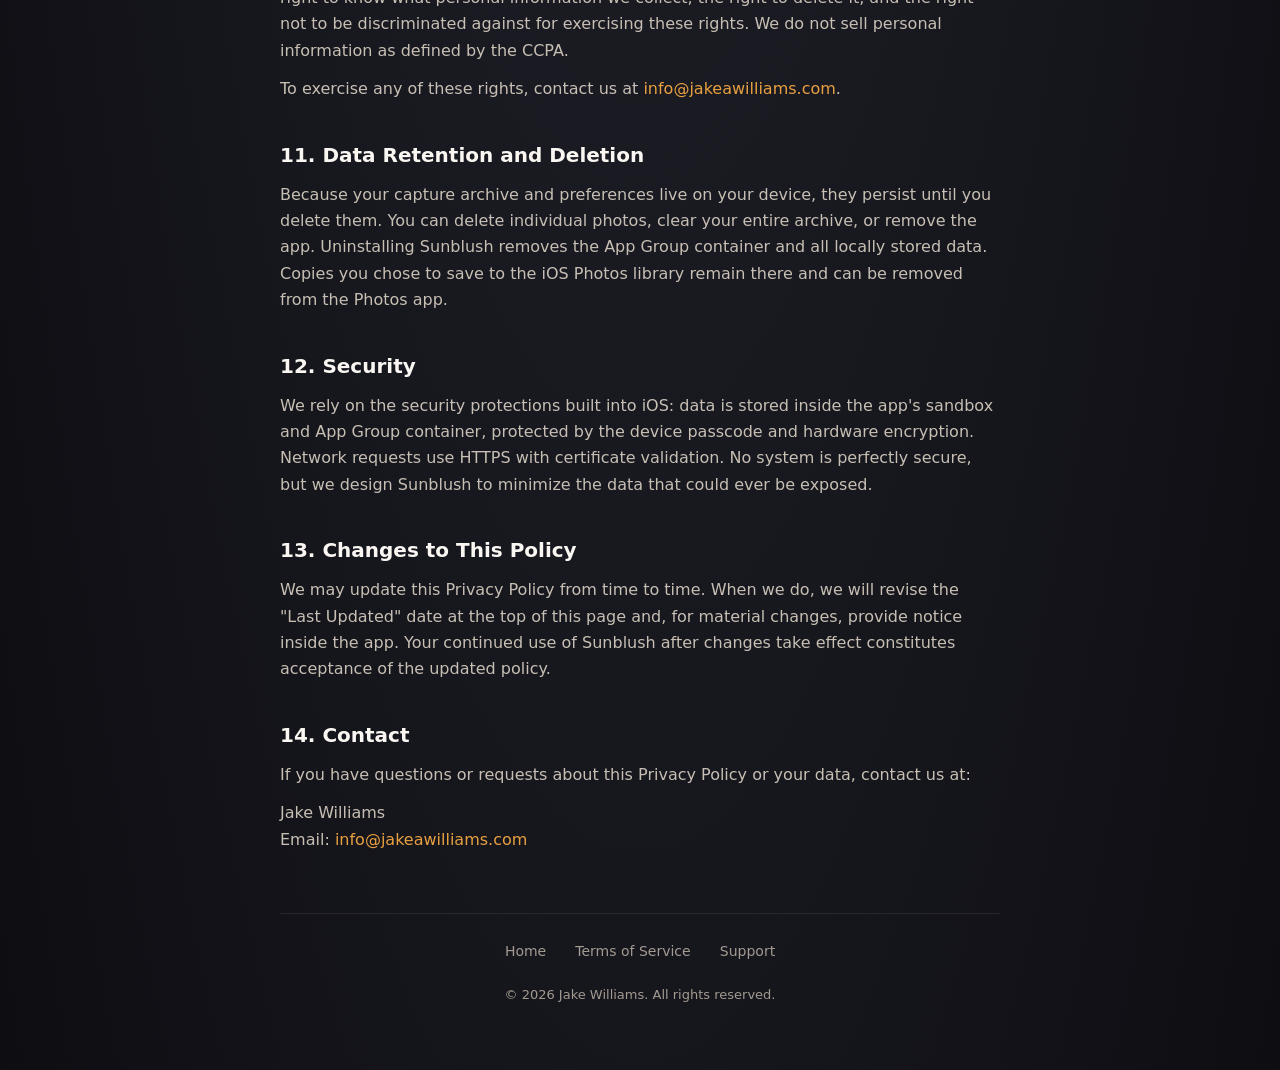
==== commit 28f23d89: "copy: lead with the sky forecast and earned alerts; accurate WeatherKit privacy wording The home pag" ====
--- a/privacy-policy.html
+++ b/privacy-policy.html
@@ -150,7 +150,7 @@
         <p>Photos you capture in Sunblush are written to the app's App Group container as HEIC files, alongside a SwiftData record of their metadata. With your permission, Sunblush can also save a copy to the iOS Photos library so your golden-hour shots appear alongside the rest of your camera roll. Access to the Photos library is governed by iOS; you can revoke it at any time in Settings &gt; Privacy &amp; Security &gt; Photos &gt; Sunblush. Sunblush never transmits photos off the device.</p>
 
         <h2>6. Weather</h2>
-        <p>Sunblush uses Apple's WeatherKit to fetch the current conditions at the time of capture and store them as metadata on the photo (for example, "partly cloudy, 68°F"). Weather queries are coarse — they use only the location required to return the forecast — and they are not combined with any advertising identifier.</p>
+        <p>Sunblush uses Apple's WeatherKit to fetch current conditions and the hourly forecast for your location and your saved places. It uses that forecast to (a) store conditions as metadata on a photo (for example, "partly cloudy, 68°F") and (b) compute an on-device sky forecast for upcoming sunrises and sunsets, which decides whether a golden-hour reminder is sent. WeatherKit requests include only the coordinates needed to return the forecast; they go to Apple, not to us, and are not combined with any advertising identifier. The sky forecast itself is calculated on your device.</p>
 
         <h2>7. Subscriptions</h2>
         <p>Sunblush is free to download and use. An optional paid subscription, Sunblush Pro, unlocks premium features:</p>
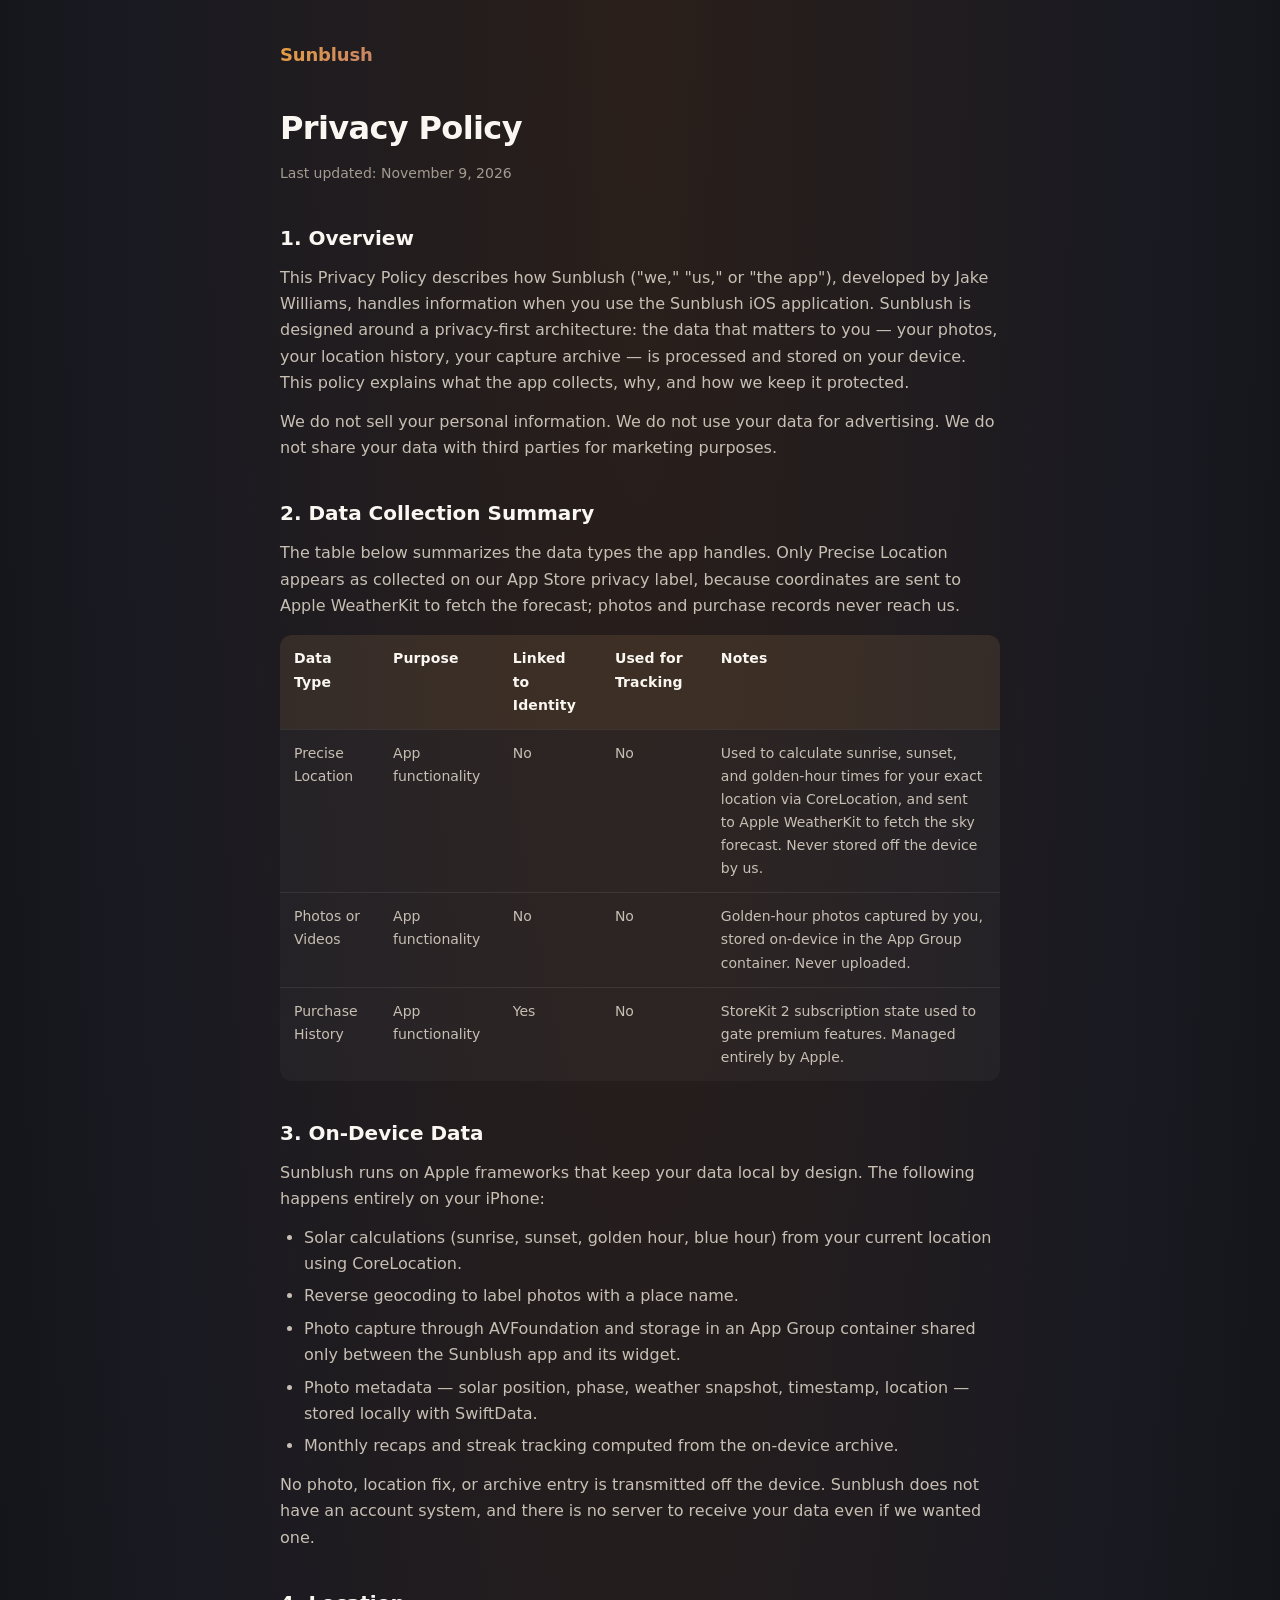
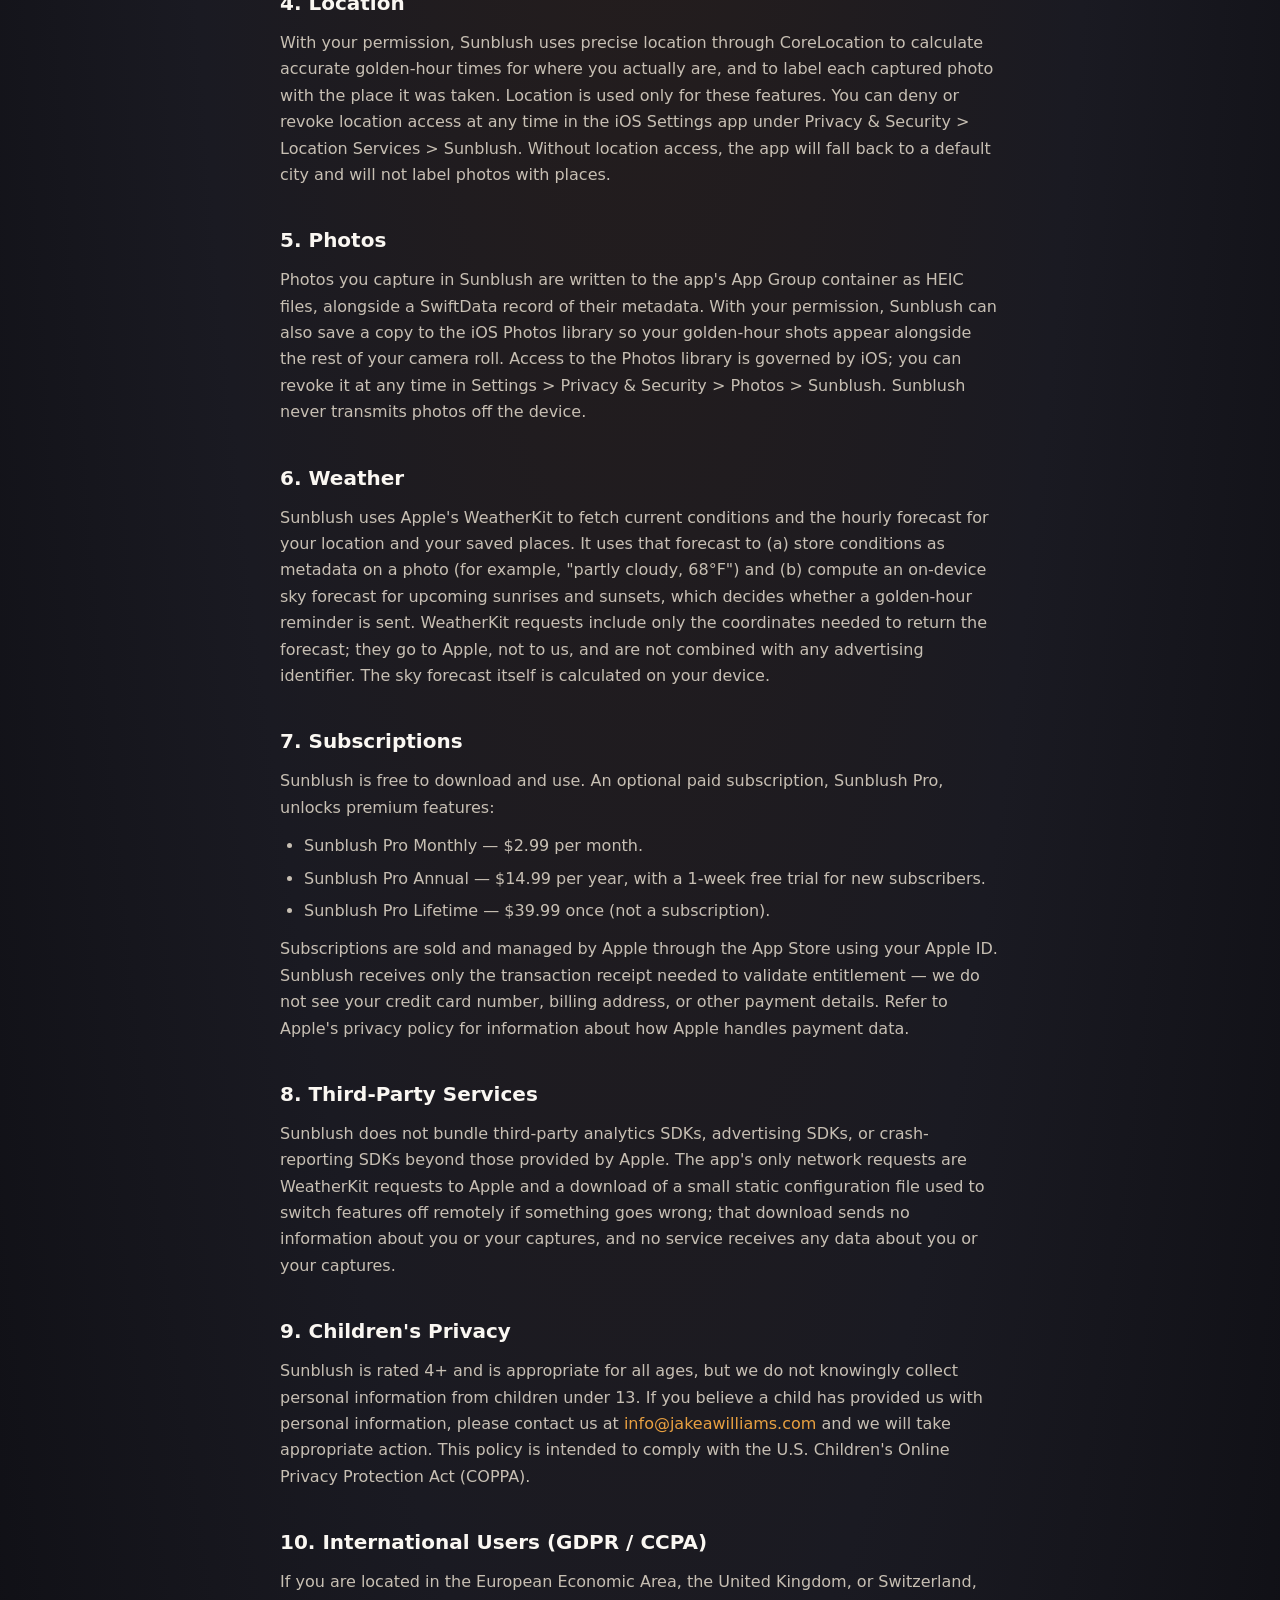
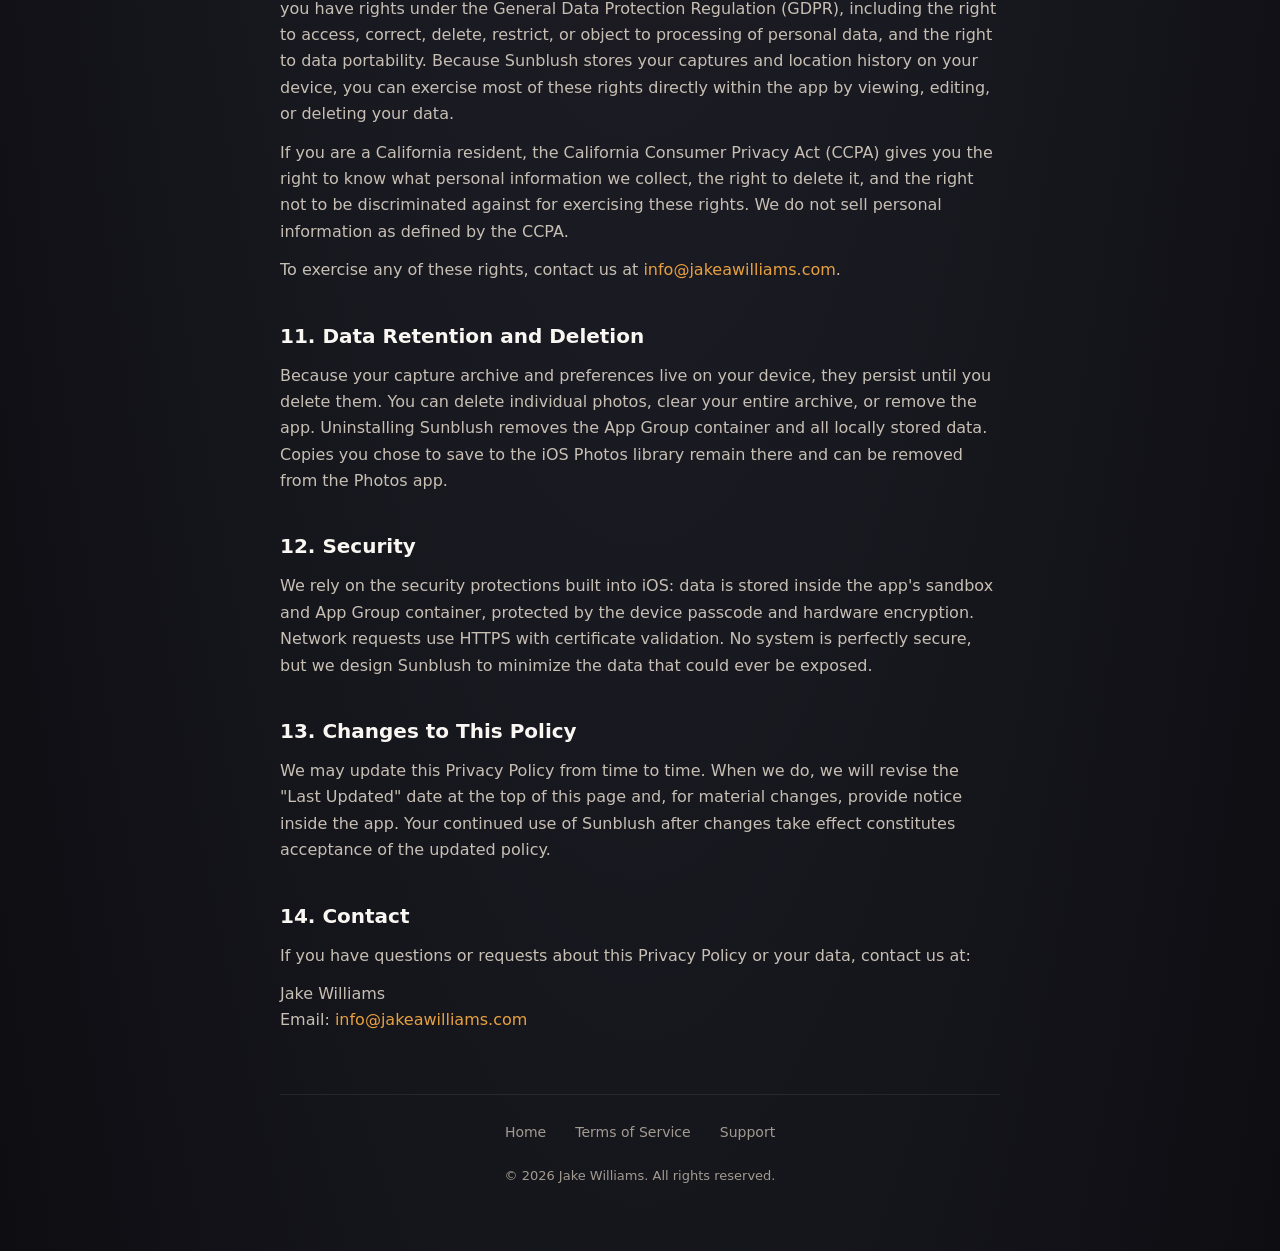
==== commit 88221ebb: "Update prices to $2.99/mo, $14.99/yr, $39.99 lifetime; align privacy policy with App Store label Co-" ====
--- a/privacy-policy.html
+++ b/privacy-policy.html
@@ -117,17 +117,17 @@
         <a class="wordmark" href="index.html">Sunblush</a>
 
         <h1>Privacy Policy</h1>
-        <p class="date">Last updated: April 16, 2026</p>
+        <p class="date">Last updated: November 9, 2026</p>
 
         <h2>1. Overview</h2>
         <p>This Privacy Policy describes how Sunblush ("we," "us," or "the app"), developed by Jake Williams, handles information when you use the Sunblush iOS application. Sunblush is designed around a privacy-first architecture: the data that matters to you — your photos, your location history, your capture archive — is processed and stored on your device. This policy explains what the app collects, why, and how we keep it protected.</p>
         <p>We do not sell your personal information. We do not use your data for advertising. We do not share your data with third parties for marketing purposes.</p>
 
         <h2>2. Data Collection Summary</h2>
-        <p>The table below summarizes the data types the app handles, consistent with our App Store privacy label declarations.</p>
+        <p>The table below summarizes the data types the app handles. Only Precise Location appears as collected on our App Store privacy label, because coordinates are sent to Apple WeatherKit to fetch the forecast; photos and purchase records never reach us.</p>
         <table>
             <tr><th>Data Type</th><th>Purpose</th><th>Linked to Identity</th><th>Used for Tracking</th><th>Notes</th></tr>
-            <tr><td>Precise Location</td><td>App functionality</td><td>No</td><td>No</td><td>Used to calculate sunrise, sunset, and golden-hour times for your exact location via CoreLocation. Stored on-device only.</td></tr>
+            <tr><td>Precise Location</td><td>App functionality</td><td>No</td><td>No</td><td>Used to calculate sunrise, sunset, and golden-hour times for your exact location via CoreLocation, and sent to Apple WeatherKit to fetch the sky forecast. Never stored off the device by us.</td></tr>
             <tr><td>Photos or Videos</td><td>App functionality</td><td>No</td><td>No</td><td>Golden-hour photos captured by you, stored on-device in the App Group container. Never uploaded.</td></tr>
             <tr><td>Purchase History</td><td>App functionality</td><td>Yes</td><td>No</td><td>StoreKit 2 subscription state used to gate premium features. Managed entirely by Apple.</td></tr>
         </table>
@@ -155,13 +155,14 @@
         <h2>7. Subscriptions</h2>
         <p>Sunblush is free to download and use. An optional paid subscription, Sunblush Pro, unlocks premium features:</p>
         <ul>
-            <li>Sunblush Pro Monthly — $0.99 per month.</li>
-            <li>Sunblush Pro Annual — $9.99 per year, with a 1-week free trial for new subscribers.</li>
+            <li>Sunblush Pro Monthly — $2.99 per month.</li>
+            <li>Sunblush Pro Annual — $14.99 per year, with a 1-week free trial for new subscribers.</li>
+            <li>Sunblush Pro Lifetime — $39.99 once (not a subscription).</li>
         </ul>
         <p>Subscriptions are sold and managed by Apple through the App Store using your Apple ID. Sunblush receives only the transaction receipt needed to validate entitlement — we do not see your credit card number, billing address, or other payment details. Refer to Apple's privacy policy for information about how Apple handles payment data.</p>
 
         <h2>8. Third-Party Services</h2>
-        <p>Sunblush does not bundle third-party analytics SDKs, advertising SDKs, or crash-reporting SDKs beyond those provided by Apple. The app makes no network calls other than WeatherKit requests to Apple, and no other service receives any data about you or your captures.</p>
+        <p>Sunblush does not bundle third-party analytics SDKs, advertising SDKs, or crash-reporting SDKs beyond those provided by Apple. The app's only network requests are WeatherKit requests to Apple and a download of a small static configuration file used to switch features off remotely if something goes wrong; that download sends no information about you or your captures, and no service receives any data about you or your captures.</p>
 
         <h2>9. Children's Privacy</h2>
         <p>Sunblush is rated 4+ and is appropriate for all ages, but we do not knowingly collect personal information from children under 13. If you believe a child has provided us with personal information, please contact us at <a href="mailto:info@jakeawilliams.com">info@jakeawilliams.com</a> and we will take appropriate action. This policy is intended to comply with the U.S. Children's Online Privacy Protection Act (COPPA).</p>
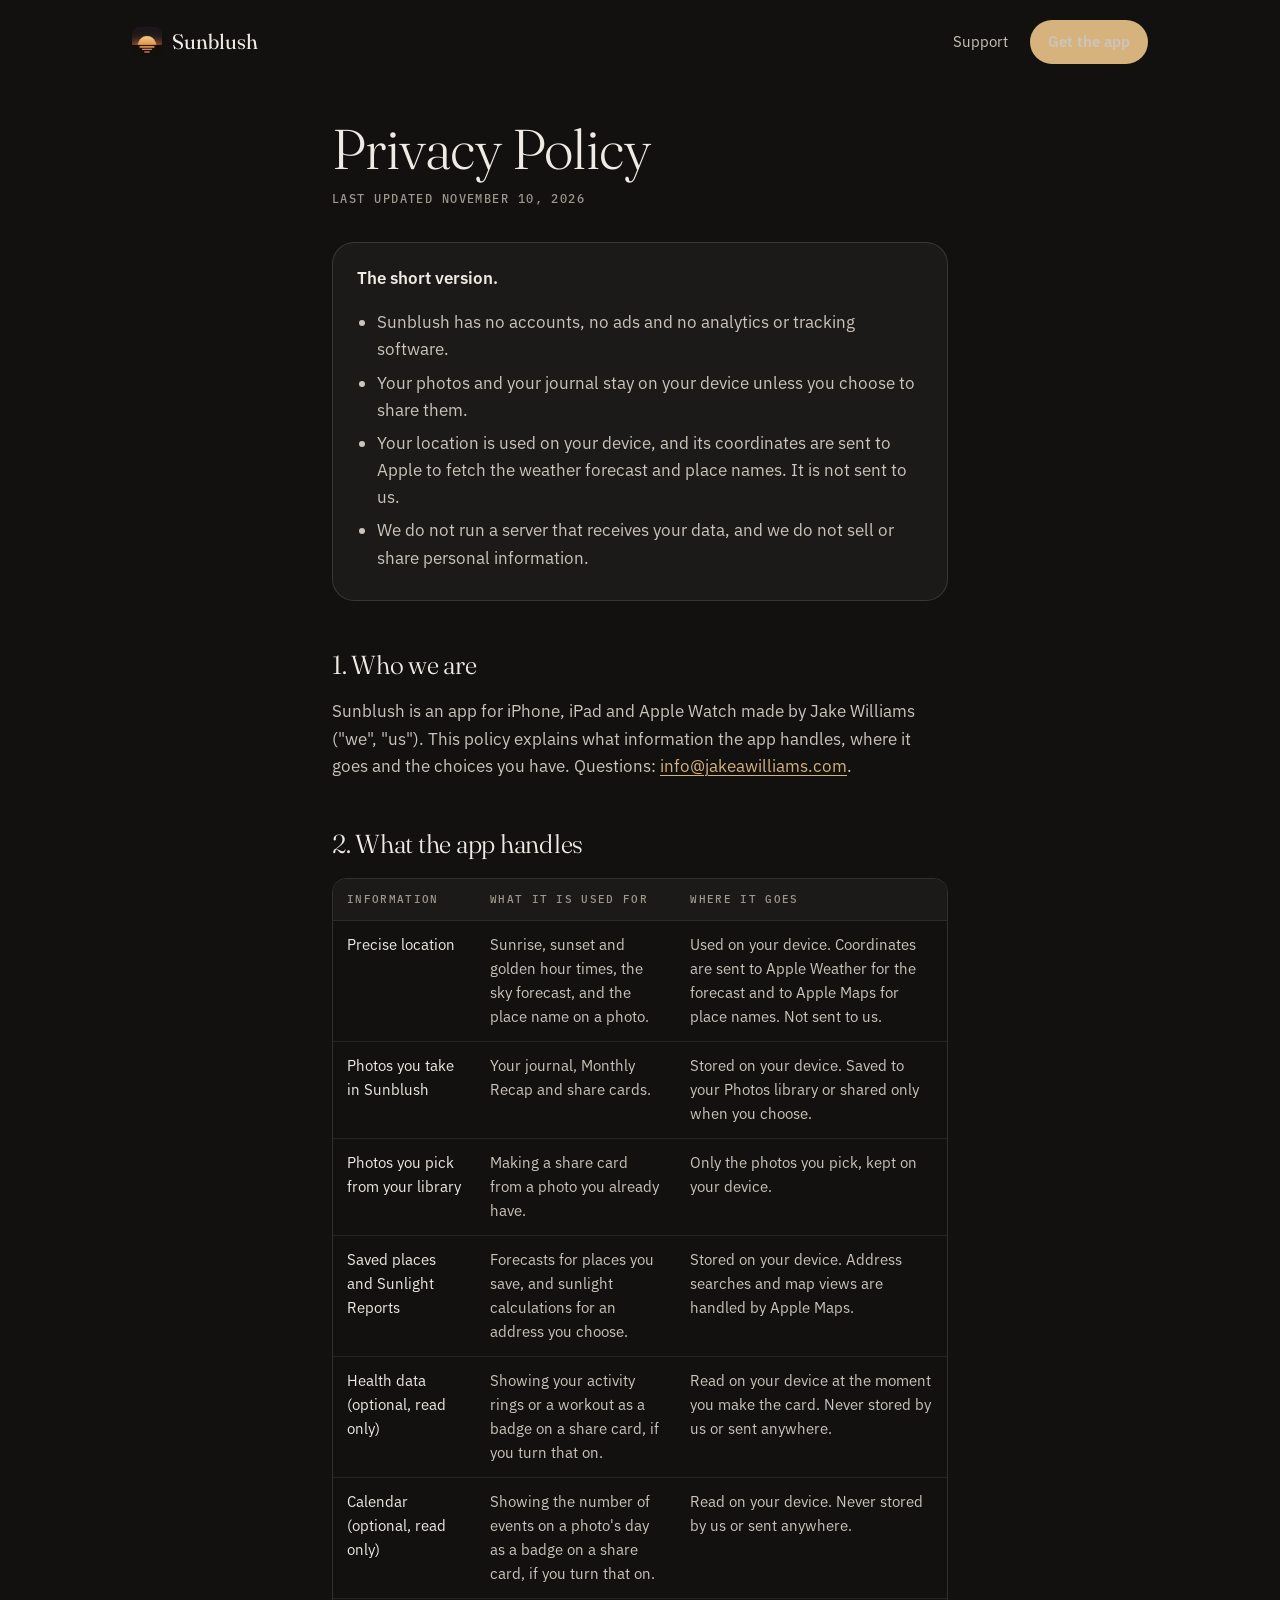
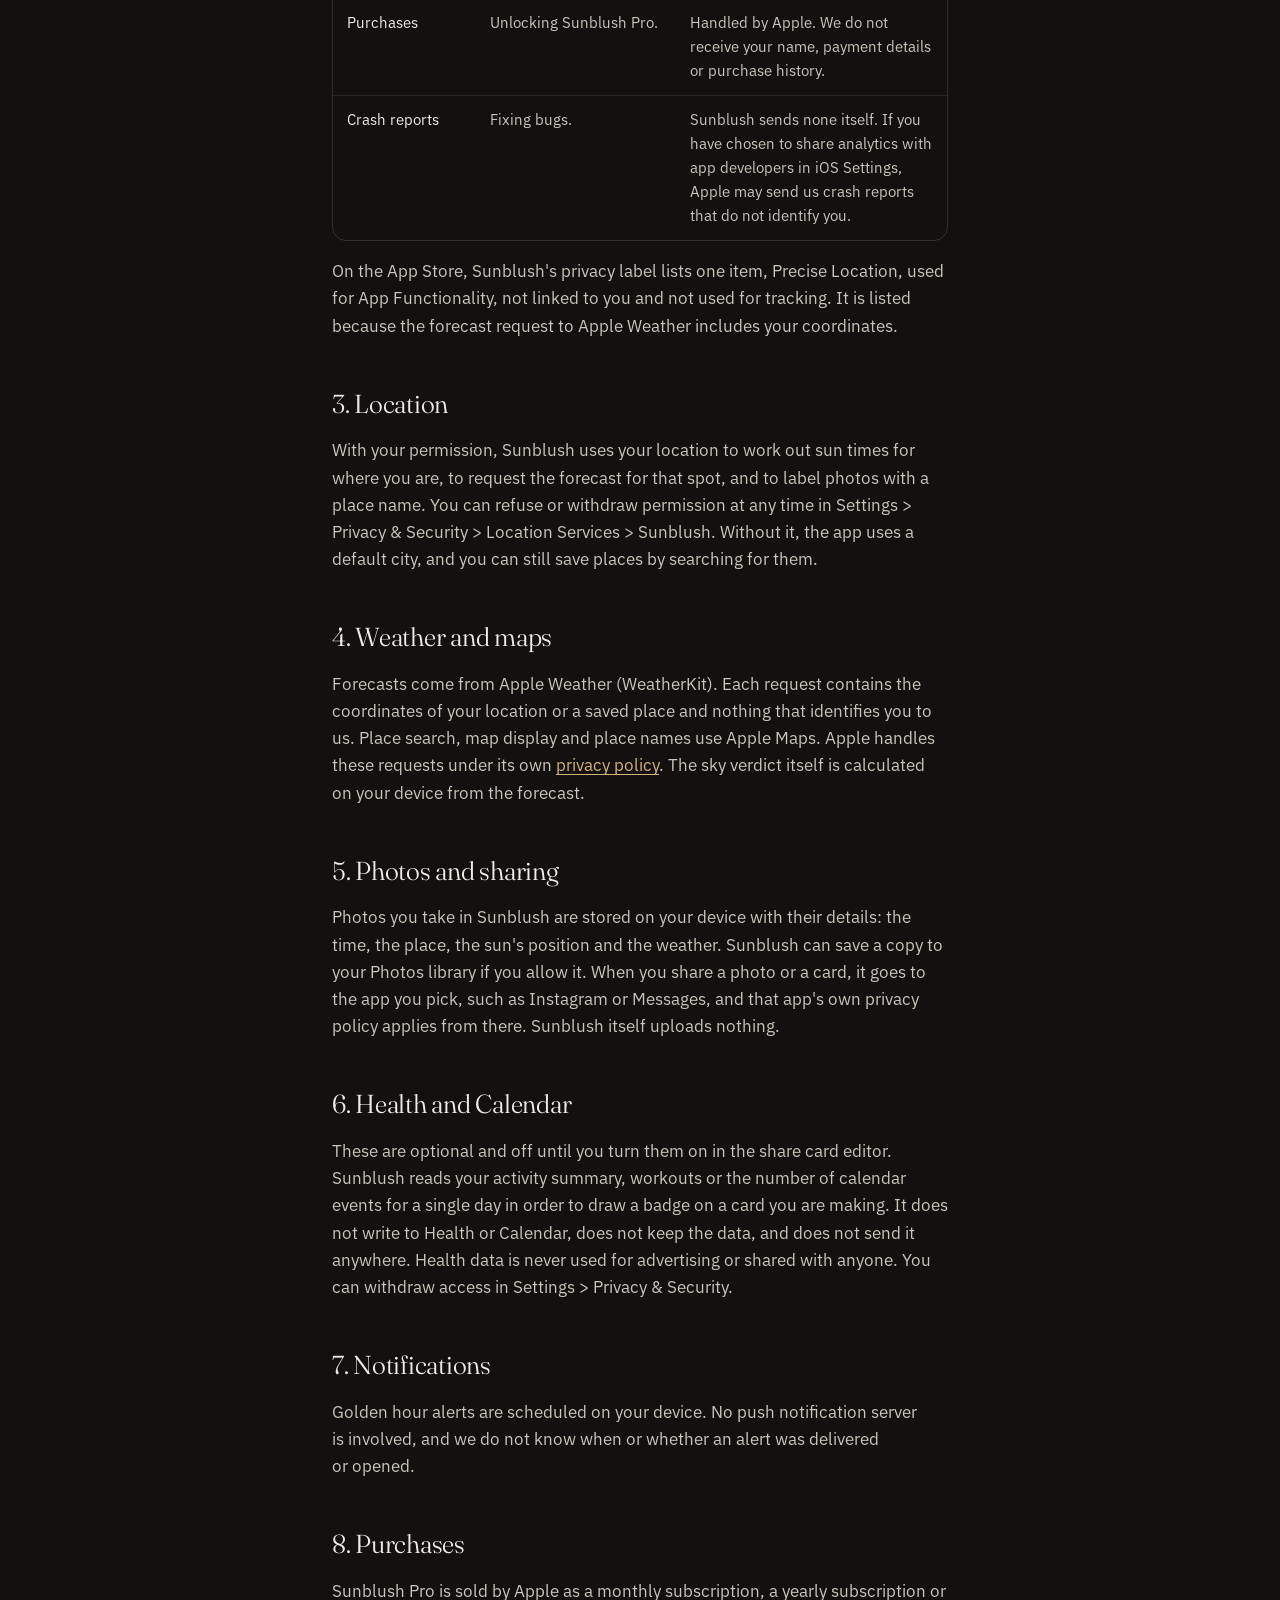
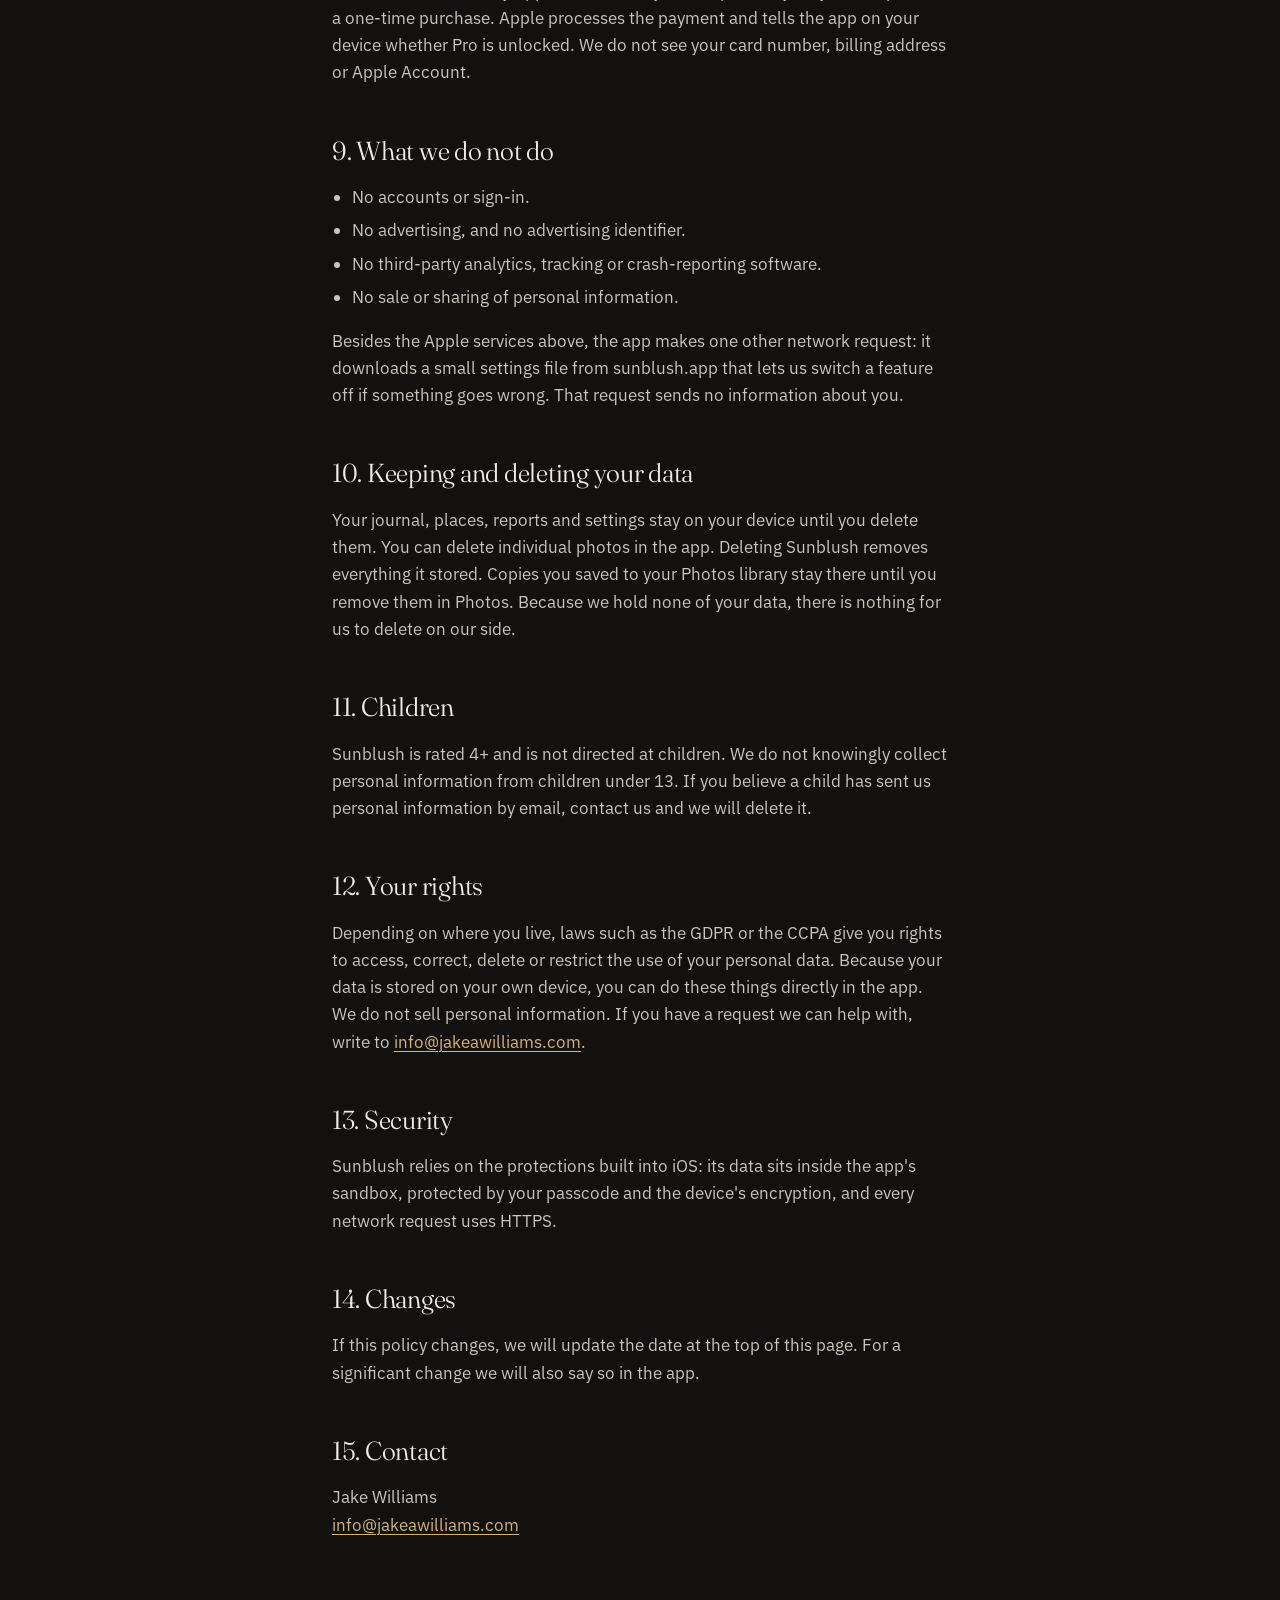
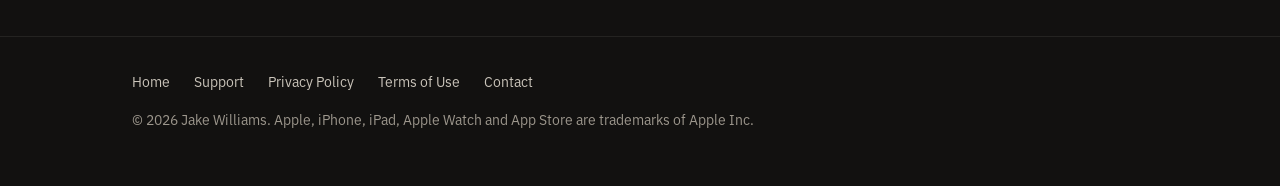
==== commit e48dafae: "Rebuild the site in Quiet Gold to match the App Store listing The landing page now leads with the li" ====
--- a/privacy-policy.html
+++ b/privacy-policy.html
@@ -1,196 +1,126 @@
 <!DOCTYPE html>
 <html lang="en">
 <head>
-    <meta charset="UTF-8">
-    <meta name="viewport" content="width=device-width, initial-scale=1.0">
-    <meta name="theme-color" content="#1A1A22">
-    <title>Sunblush — Privacy Policy</title>
-    <meta name="description" content="Sunblush privacy policy. On-device by design: location, photos, and metadata stay on your iPhone. No tracking, no third-party analytics, no ads.">
-    <link rel="canonical" href="https://jakeintech.github.io/sunblush-site/privacy-policy.html">
-    <meta property="og:type" content="website">
-    <meta property="og:site_name" content="Sunblush">
-    <meta property="og:title" content="Sunblush — Privacy Policy">
-    <meta property="og:description" content="On-device by design. No tracking, no analytics SDKs, no ads.">
-    <meta property="og:url" content="https://jakeintech.github.io/sunblush-site/privacy-policy.html">
-    <meta name="twitter:card" content="summary">
-    <meta name="twitter:title" content="Sunblush — Privacy Policy">
-    <meta name="twitter:description" content="On-device by design. No tracking, no analytics SDKs, no ads.">
-    <style>
-        * { box-sizing: border-box; margin: 0; padding: 0; }
-        body {
-            font-family: -apple-system, BlinkMacSystemFont, "SF Pro Rounded", "SF Pro Text", system-ui, sans-serif;
-            background: radial-gradient(ellipse at top, #2A1F1A 0%, #1A1A22 55%, #0D0D12 100%);
-            color: #FAF7F2;
-            line-height: 1.65;
-            min-height: 100vh;
-            display: flex;
-            flex-direction: column;
-            align-items: center;
-            padding: 40px 20px 64px;
-        }
-        .container { max-width: 720px; width: 100%; }
-        .wordmark {
-            display: inline-block;
-            font-size: 18px;
-            font-weight: 600;
-            letter-spacing: -0.01em;
-            background: linear-gradient(135deg, #E8A040 0%, #C4826A 100%);
-            -webkit-background-clip: text;
-            -webkit-text-fill-color: transparent;
-            background-clip: text;
-            text-decoration: none;
-            margin-bottom: 32px;
-        }
-        h1 {
-            font-size: 32px;
-            font-weight: 700;
-            letter-spacing: -0.02em;
-            margin-bottom: 8px;
-            color: #FAF7F2;
-        }
-        h2 {
-            font-size: 20px;
-            font-weight: 600;
-            margin-top: 36px;
-            margin-bottom: 10px;
-            color: #FAF7F2;
-        }
-        h3 {
-            font-size: 16px;
-            font-weight: 600;
-            margin-top: 20px;
-            margin-bottom: 6px;
-            color: #FAF7F2;
-        }
-        p { color: #C7BFB3; margin-bottom: 12px; font-size: 16px; }
-        .date { color: #A39B91; margin-bottom: 32px; font-size: 14px; }
-        a { color: #E8A040; text-decoration: none; }
-        a:hover { text-decoration: underline; }
-        table {
-            width: 100%;
-            border-collapse: collapse;
-            margin: 16px 0 24px;
-            background: rgba(250, 247, 242, 0.03);
-            border-radius: 12px;
-            overflow: hidden;
-        }
-        th, td {
-            border-bottom: 1px solid rgba(250, 247, 242, 0.08);
-            padding: 12px 14px;
-            text-align: left;
-            font-size: 14px;
-            color: #C7BFB3;
-            vertical-align: top;
-        }
-        th {
-            background: rgba(232, 160, 64, 0.08);
-            font-weight: 600;
-            color: #FAF7F2;
-            letter-spacing: 0.01em;
-        }
-        tr:last-child td { border-bottom: none; }
-        ul { padding-left: 24px; margin-bottom: 12px; color: #C7BFB3; }
-        li { margin-bottom: 6px; font-size: 16px; }
-        footer {
-            border-top: 1px solid rgba(250, 247, 242, 0.08);
-            padding-top: 24px;
-            margin-top: 48px;
-            text-align: center;
-            width: 100%;
-            max-width: 720px;
-        }
-        footer a {
-            color: #A39B91;
-            margin: 0 12px;
-            font-size: 14px;
-        }
-        footer a:hover { color: #E8A040; text-decoration: none; }
-        .copyright {
-            margin-top: 20px;
-            color: #A39B91;
-            font-size: 13px;
-        }
-    </style>
+<meta charset="UTF-8">
+<meta name="viewport" content="width=device-width, initial-scale=1">
+<title>Sunblush Privacy Policy</title>
+<meta name="description" content="What Sunblush does with your location, photos and other information. No accounts, no ads, no tracking. Photos stay on your device.">
+<meta name="apple-itunes-app" content="app-id=6762225490">
+<meta name="theme-color" content="#121110">
+<link rel="canonical" href="https://jakeintech.github.io/sunblush-site/privacy-policy.html">
+<link rel="icon" type="image/png" href="assets/img/favicon.png">
+<link rel="apple-touch-icon" href="assets/img/apple-touch-icon.png">
+<meta property="og:type" content="website">
+<meta property="og:site_name" content="Sunblush">
+<meta property="og:title" content="Sunblush Privacy Policy">
+<meta property="og:description" content="What Sunblush does with your location, photos and other information. No accounts, no ads, no tracking. Photos stay on your device.">
+<meta property="og:url" content="https://jakeintech.github.io/sunblush-site/privacy-policy.html">
+<meta property="og:image" content="https://jakeintech.github.io/sunblush-site/assets/img/og.png">
+<meta name="twitter:card" content="summary">
+<link rel="preload" href="assets/fonts/fraunces.woff2" as="font" type="font/woff2" crossorigin>
+<link rel="preload" href="assets/fonts/plex-sans-400.woff2" as="font" type="font/woff2" crossorigin>
+<link rel="stylesheet" href="assets/site.css">
 </head>
 <body>
-    <div class="container">
-        <a class="wordmark" href="index.html">Sunblush</a>
+<a class="skip" href="#main">Skip to content</a>
+<header class="wrap site-head">
+  <a class="brand" href="./" aria-label="Sunblush home">
+    <img src="assets/img/icon-192.webp" alt="" width="30" height="30">
+    Sunblush
+  </a>
+  <nav class="site-nav" aria-label="Site">
+    <a href="support.html">Support</a>
+    <a class="btn small" href="https://apps.apple.com/app/id6762225490">Get the app</a>
+  </nav>
+</header>
+<main id="main" class="doc">
+<h1>Privacy Policy</h1>
+<p class="updated">Last updated November 10, 2026</p>
 
-        <h1>Privacy Policy</h1>
-        <p class="date">Last updated: November 9, 2026</p>
+<div class="summary">
+<p><strong>The short version.</strong></p>
+<ul>
+<li>Sunblush has no accounts, no ads and no analytics or tracking software.</li>
+<li>Your photos and your journal stay on your device unless you choose to share them.</li>
+<li>Your location is used on your device, and its coordinates are sent to Apple to fetch the weather forecast and place names. It is not sent to us.</li>
+<li>We do not run a server that receives your data, and we do not sell or share personal information.</li>
+</ul>
+</div>
 
-        <h2>1. Overview</h2>
-        <p>This Privacy Policy describes how Sunblush ("we," "us," or "the app"), developed by Jake Williams, handles information when you use the Sunblush iOS application. Sunblush is designed around a privacy-first architecture: the data that matters to you — your photos, your location history, your capture archive — is processed and stored on your device. This policy explains what the app collects, why, and how we keep it protected.</p>
-        <p>We do not sell your personal information. We do not use your data for advertising. We do not share your data with third parties for marketing purposes.</p>
+<h2>1. Who we are</h2>
+<p>Sunblush is an app for iPhone, iPad and Apple Watch made by Jake Williams ("we", "us"). This policy explains what information the app handles, where it goes and the choices you have. Questions: <a href="mailto:info@jakeawilliams.com">info@jakeawilliams.com</a>.</p>
 
-        <h2>2. Data Collection Summary</h2>
-        <p>The table below summarizes the data types the app handles. Only Precise Location appears as collected on our App Store privacy label, because coordinates are sent to Apple WeatherKit to fetch the forecast; photos and purchase records never reach us.</p>
-        <table>
-            <tr><th>Data Type</th><th>Purpose</th><th>Linked to Identity</th><th>Used for Tracking</th><th>Notes</th></tr>
-            <tr><td>Precise Location</td><td>App functionality</td><td>No</td><td>No</td><td>Used to calculate sunrise, sunset, and golden-hour times for your exact location via CoreLocation, and sent to Apple WeatherKit to fetch the sky forecast. Never stored off the device by us.</td></tr>
-            <tr><td>Photos or Videos</td><td>App functionality</td><td>No</td><td>No</td><td>Golden-hour photos captured by you, stored on-device in the App Group container. Never uploaded.</td></tr>
-            <tr><td>Purchase History</td><td>App functionality</td><td>Yes</td><td>No</td><td>StoreKit 2 subscription state used to gate premium features. Managed entirely by Apple.</td></tr>
-        </table>
+<h2>2. What the app handles</h2>
+<div class="table-wrap"><table>
+<thead><tr><th>Information</th><th>What it is used for</th><th>Where it goes</th></tr></thead>
+<tbody>
+<tr><td>Precise location</td><td>Sunrise, sunset and golden hour times, the sky forecast, and the place name on a photo.</td><td>Used on your device. Coordinates are sent to Apple Weather for the forecast and to Apple Maps for place names. Not sent to us.</td></tr>
+<tr><td>Photos you take in Sunblush</td><td>Your journal, Monthly Recap and share cards.</td><td>Stored on your device. Saved to your Photos library or shared only when you choose.</td></tr>
+<tr><td>Photos you pick from your library</td><td>Making a share card from a photo you already have.</td><td>Only the photos you pick, kept on your device.</td></tr>
+<tr><td>Saved places and Sunlight Reports</td><td>Forecasts for places you save, and sunlight calculations for an address you choose.</td><td>Stored on your device. Address searches and map views are handled by Apple Maps.</td></tr>
+<tr><td>Health data (optional, read only)</td><td>Showing your activity rings or a workout as a badge on a share card, if you turn that on.</td><td>Read on your device at the moment you make the card. Never stored by us or sent anywhere.</td></tr>
+<tr><td>Calendar (optional, read only)</td><td>Showing the number of events on a photo's day as a badge on a share card, if you turn that on.</td><td>Read on your device. Never stored by us or sent anywhere.</td></tr>
+<tr><td>Purchases</td><td>Unlocking Sunblush Pro.</td><td>Handled by Apple. We do not receive your name, payment details or purchase history.</td></tr>
+<tr><td>Crash reports</td><td>Fixing bugs.</td><td>Sunblush sends none itself. If you have chosen to share analytics with app developers in iOS Settings, Apple may send us crash reports that do not identify you.</td></tr>
+</tbody></table></div>
+<p>On the App Store, Sunblush's privacy label lists one item, Precise Location, used for App Functionality, not linked to you and not used for tracking. It is listed because the forecast request to Apple Weather includes your coordinates.</p>
 
-        <h2>3. On-Device Data</h2>
-        <p>Sunblush runs on Apple frameworks that keep your data local by design. The following happens entirely on your iPhone:</p>
-        <ul>
-            <li>Solar calculations (sunrise, sunset, golden hour, blue hour) from your current location using CoreLocation.</li>
-            <li>Reverse geocoding to label photos with a place name.</li>
-            <li>Photo capture through AVFoundation and storage in an App Group container shared only between the Sunblush app and its widget.</li>
-            <li>Photo metadata — solar position, phase, weather snapshot, timestamp, location — stored locally with SwiftData.</li>
-            <li>Monthly recaps and streak tracking computed from the on-device archive.</li>
-        </ul>
-        <p>No photo, location fix, or archive entry is transmitted off the device. Sunblush does not have an account system, and there is no server to receive your data even if we wanted one.</p>
+<h2>3. Location</h2>
+<p>With your permission, Sunblush uses your location to work out sun times for where you are, to request the forecast for that spot, and to label photos with a place name. You can refuse or withdraw permission at any time in Settings &gt; Privacy &amp; Security &gt; Location Services &gt; Sunblush. Without it, the app uses a default city, and you can still save places by searching for them.</p>
 
-        <h2>4. Location</h2>
-        <p>With your permission, Sunblush uses precise location through CoreLocation to calculate accurate golden-hour times for where you actually are, and to label each captured photo with the place it was taken. Location is used only for these features. You can deny or revoke location access at any time in the iOS Settings app under Privacy &amp; Security &gt; Location Services &gt; Sunblush. Without location access, the app will fall back to a default city and will not label photos with places.</p>
+<h2>4. Weather and maps</h2>
+<p>Forecasts come from Apple Weather (WeatherKit). Each request contains the coordinates of your location or a saved place and nothing that identifies you to us. Place search, map display and place names use Apple Maps. Apple handles these requests under its own <a href="https://www.apple.com/legal/privacy/">privacy policy</a>. The sky verdict itself is calculated on your device from the forecast.</p>
 
-        <h2>5. Photos</h2>
-        <p>Photos you capture in Sunblush are written to the app's App Group container as HEIC files, alongside a SwiftData record of their metadata. With your permission, Sunblush can also save a copy to the iOS Photos library so your golden-hour shots appear alongside the rest of your camera roll. Access to the Photos library is governed by iOS; you can revoke it at any time in Settings &gt; Privacy &amp; Security &gt; Photos &gt; Sunblush. Sunblush never transmits photos off the device.</p>
+<h2>5. Photos and sharing</h2>
+<p>Photos you take in Sunblush are stored on your device with their details: the time, the place, the sun's position and the weather. Sunblush can save a copy to your Photos library if you allow it. When you share a photo or a card, it goes to the app you pick, such as Instagram or Messages, and that app's own privacy policy applies from there. Sunblush itself uploads nothing.</p>
 
-        <h2>6. Weather</h2>
-        <p>Sunblush uses Apple's WeatherKit to fetch current conditions and the hourly forecast for your location and your saved places. It uses that forecast to (a) store conditions as metadata on a photo (for example, "partly cloudy, 68°F") and (b) compute an on-device sky forecast for upcoming sunrises and sunsets, which decides whether a golden-hour reminder is sent. WeatherKit requests include only the coordinates needed to return the forecast; they go to Apple, not to us, and are not combined with any advertising identifier. The sky forecast itself is calculated on your device.</p>
+<h2>6. Health and Calendar</h2>
+<p>These are optional and off until you turn them on in the share card editor. Sunblush reads your activity summary, workouts or the number of calendar events for a single day in order to draw a badge on a card you are making. It does not write to Health or Calendar, does not keep the data, and does not send it anywhere. Health data is never used for advertising or shared with anyone. You can withdraw access in Settings &gt; Privacy &amp; Security.</p>
 
-        <h2>7. Subscriptions</h2>
-        <p>Sunblush is free to download and use. An optional paid subscription, Sunblush Pro, unlocks premium features:</p>
-        <ul>
-            <li>Sunblush Pro Monthly — $2.99 per month.</li>
-            <li>Sunblush Pro Annual — $14.99 per year, with a 1-week free trial for new subscribers.</li>
-            <li>Sunblush Pro Lifetime — $39.99 once (not a subscription).</li>
-        </ul>
-        <p>Subscriptions are sold and managed by Apple through the App Store using your Apple ID. Sunblush receives only the transaction receipt needed to validate entitlement — we do not see your credit card number, billing address, or other payment details. Refer to Apple's privacy policy for information about how Apple handles payment data.</p>
+<h2>7. Notifications</h2>
+<p>Golden hour alerts are scheduled on your device. No push notification server is involved, and we do not know when or whether an alert was delivered or opened.</p>
 
-        <h2>8. Third-Party Services</h2>
-        <p>Sunblush does not bundle third-party analytics SDKs, advertising SDKs, or crash-reporting SDKs beyond those provided by Apple. The app's only network requests are WeatherKit requests to Apple and a download of a small static configuration file used to switch features off remotely if something goes wrong; that download sends no information about you or your captures, and no service receives any data about you or your captures.</p>
+<h2>8. Purchases</h2>
+<p>Sunblush Pro is sold by Apple as a monthly subscription, a yearly subscription or a one-time purchase. Apple processes the payment and tells the app on your device whether Pro is unlocked. We do not see your card number, billing address or Apple Account.</p>
 
-        <h2>9. Children's Privacy</h2>
-        <p>Sunblush is rated 4+ and is appropriate for all ages, but we do not knowingly collect personal information from children under 13. If you believe a child has provided us with personal information, please contact us at <a href="mailto:info@jakeawilliams.com">info@jakeawilliams.com</a> and we will take appropriate action. This policy is intended to comply with the U.S. Children's Online Privacy Protection Act (COPPA).</p>
+<h2>9. What we do not do</h2>
+<ul>
+<li>No accounts or sign-in.</li>
+<li>No advertising, and no advertising identifier.</li>
+<li>No third-party analytics, tracking or crash-reporting software.</li>
+<li>No sale or sharing of personal information.</li>
+</ul>
+<p>Besides the Apple services above, the app makes one other network request: it downloads a small settings file from sunblush.app that lets us switch a feature off if something goes wrong. That request sends no information about you.</p>
 
-        <h2>10. International Users (GDPR / CCPA)</h2>
-        <p>If you are located in the European Economic Area, the United Kingdom, or Switzerland, you have rights under the General Data Protection Regulation (GDPR), including the right to access, correct, delete, restrict, or object to processing of personal data, and the right to data portability. Because Sunblush stores your captures and location history on your device, you can exercise most of these rights directly within the app by viewing, editing, or deleting your data.</p>
-        <p>If you are a California resident, the California Consumer Privacy Act (CCPA) gives you the right to know what personal information we collect, the right to delete it, and the right not to be discriminated against for exercising these rights. We do not sell personal information as defined by the CCPA.</p>
-        <p>To exercise any of these rights, contact us at <a href="mailto:info@jakeawilliams.com">info@jakeawilliams.com</a>.</p>
+<h2>10. Keeping and deleting your data</h2>
+<p>Your journal, places, reports and settings stay on your device until you delete them. You can delete individual photos in the app. Deleting Sunblush removes everything it stored. Copies you saved to your Photos library stay there until you remove them in Photos. Because we hold none of your data, there is nothing for us to delete on our side.</p>
 
-        <h2>11. Data Retention and Deletion</h2>
-        <p>Because your capture archive and preferences live on your device, they persist until you delete them. You can delete individual photos, clear your entire archive, or remove the app. Uninstalling Sunblush removes the App Group container and all locally stored data. Copies you chose to save to the iOS Photos library remain there and can be removed from the Photos app.</p>
+<h2>11. Children</h2>
+<p>Sunblush is rated 4+ and is not directed at children. We do not knowingly collect personal information from children under 13. If you believe a child has sent us personal information by email, contact us and we will delete it.</p>
 
-        <h2>12. Security</h2>
-        <p>We rely on the security protections built into iOS: data is stored inside the app's sandbox and App Group container, protected by the device passcode and hardware encryption. Network requests use HTTPS with certificate validation. No system is perfectly secure, but we design Sunblush to minimize the data that could ever be exposed.</p>
+<h2>12. Your rights</h2>
+<p>Depending on where you live, laws such as the GDPR or the CCPA give you rights to access, correct, delete or restrict the use of your personal data. Because your data is stored on your own device, you can do these things directly in the app. We do not sell personal information. If you have a request we can help with, write to <a href="mailto:info@jakeawilliams.com">info@jakeawilliams.com</a>.</p>
 
-        <h2>13. Changes to This Policy</h2>
-        <p>We may update this Privacy Policy from time to time. When we do, we will revise the "Last Updated" date at the top of this page and, for material changes, provide notice inside the app. Your continued use of Sunblush after changes take effect constitutes acceptance of the updated policy.</p>
+<h2>13. Security</h2>
+<p>Sunblush relies on the protections built into iOS: its data sits inside the app's sandbox, protected by your passcode and the device's encryption, and every network request uses HTTPS.</p>
 
-        <h2>14. Contact</h2>
-        <p>If you have questions or requests about this Privacy Policy or your data, contact us at:</p>
-        <p>Jake Williams<br>Email: <a href="mailto:info@jakeawilliams.com">info@jakeawilliams.com</a></p>
-    </div>
+<h2>14. Changes</h2>
+<p>If this policy changes, we will update the date at the top of this page. For a significant change we will also say so in the app.</p>
 
-    <footer>
-        <a href="index.html">Home</a>
-        <a href="terms-of-service.html">Terms of Service</a>
-        <a href="support.html">Support</a>
-        <div class="copyright">&copy; 2026 Jake Williams. All rights reserved.</div>
-    </footer>
+<h2>15. Contact</h2>
+<p>Jake Williams<br><a href="mailto:info@jakeawilliams.com">info@jakeawilliams.com</a></p>
+</main>
+<footer class="site-foot">
+  <div class="wrap">
+    <nav aria-label="Footer">
+      <a href="./">Home</a>
+      <a href="support.html">Support</a>
+      <a href="privacy-policy.html">Privacy Policy</a>
+      <a href="terms-of-service.html">Terms of Use</a>
+      <a href="mailto:info@jakeawilliams.com">Contact</a>
+    </nav>
+    <p>&copy; 2026 Jake Williams. Apple, iPhone, iPad, Apple Watch and App Store are trademarks of Apple Inc.</p>
+  </div>
+</footer>
 </body>
 </html>
--- a/assets/site.css
+++ b/assets/site.css
@@ -0,0 +1,211 @@
+/* Sunblush site. Palette and type follow the app's "Quiet Gold" design system. */
+@font-face { font-family: "Fraunces"; src: url("fonts/fraunces.woff2") format("woff2"); font-weight: 300 500; font-style: normal; font-display: swap; }
+@font-face { font-family: "Fraunces"; src: url("fonts/fraunces-italic.woff2") format("woff2"); font-weight: 300 500; font-style: italic; font-display: swap; }
+@font-face { font-family: "Plex Sans"; src: url("fonts/plex-sans-400.woff2") format("woff2"); font-weight: 400; font-style: normal; font-display: swap; }
+@font-face { font-family: "Plex Sans"; src: url("fonts/plex-sans-600.woff2") format("woff2"); font-weight: 600; font-style: normal; font-display: swap; }
+@font-face { font-family: "Plex Mono"; src: url("fonts/plex-mono-500.woff2") format("woff2"); font-weight: 500; font-style: normal; font-display: swap; }
+
+:root {
+  --bg: #121110;
+  --bg2: #1B1A18;
+  --bg3: #262421;
+  --ink: #EFEBE4;
+  --ink2: #CBC5BB;
+  --ink3: #9D978D;
+  --ink4: #6A655E;
+  --line: rgba(239, 235, 228, 0.08);
+  --line2: rgba(239, 235, 228, 0.14);
+  --gold3: #E8D2A8;
+  --gold: #D6B27C;
+  --gold2: #A98658;
+  --ink-inverse: #17130E;
+  --ember: #D39069;
+  --serif: "Fraunces", "Iowan Old Style", Georgia, serif;
+  --sans: "Plex Sans", -apple-system, BlinkMacSystemFont, "Helvetica Neue", Arial, sans-serif;
+  --mono: "Plex Mono", ui-monospace, "SF Mono", Menlo, monospace;
+  --gutter: 20px;
+  --wide: 1080px;
+  --text: 680px;
+  color-scheme: dark;
+}
+
+* { box-sizing: border-box; }
+html { -webkit-text-size-adjust: 100%; scroll-behavior: smooth; }
+body {
+  margin: 0;
+  background: var(--bg);
+  color: var(--ink2);
+  font-family: var(--sans);
+  font-size: 17px;
+  line-height: 1.6;
+  -webkit-font-smoothing: antialiased;
+}
+img { max-width: 100%; height: auto; display: block; }
+a { color: var(--gold); text-underline-offset: 3px; text-decoration-thickness: 1px; }
+a:hover { color: var(--gold3); }
+:focus-visible { outline: 2px solid var(--gold3); outline-offset: 3px; border-radius: 4px; }
+h1, h2, h3 { color: var(--ink); font-family: var(--serif); font-weight: 330; letter-spacing: -0.01em; text-wrap: balance; margin: 0; }
+p { margin: 0 0 1em; text-wrap: pretty; }
+.wrap { max-width: var(--wide); margin: 0 auto; padding: 0 var(--gutter); }
+.skip { position: absolute; left: -999px; }
+.skip:focus { left: var(--gutter); top: 12px; background: var(--bg3); padding: 8px 12px; z-index: 10; }
+
+.tag {
+  font-family: var(--mono);
+  font-size: 12px;
+  font-weight: 500;
+  letter-spacing: 0.18em;
+  text-transform: uppercase;
+  color: var(--gold3);
+  margin: 0 0 14px;
+}
+.tag.quiet { color: var(--ink3); }
+
+/* Header */
+.site-head { display: flex; align-items: center; justify-content: space-between; gap: 16px; padding-top: 20px; padding-bottom: 20px; }
+.brand { display: inline-flex; align-items: center; gap: 10px; color: var(--ink); text-decoration: none; font-family: var(--serif); font-size: 21px; }
+.brand img { width: 30px; height: 30px; border-radius: 7px; }
+.site-nav { display: flex; align-items: center; gap: 22px; font-size: 15px; }
+.site-nav a { color: var(--ink2); text-decoration: none; }
+.site-nav a:hover { color: var(--gold3); }
+
+/* Buttons */
+.btn {
+  display: inline-flex; align-items: center; justify-content: center; gap: 10px;
+  min-height: 52px; padding: 0 26px;
+  background: var(--gold); color: var(--ink-inverse);
+  border-radius: 999px; text-decoration: none;
+  font-weight: 600; font-size: 17px;
+  transition: background-color 0.15s ease;
+}
+.btn:hover { background: var(--gold3); color: var(--ink-inverse); }
+.btn svg { width: 18px; height: 18px; flex: none; }
+.btn.small { min-height: 44px; padding: 0 18px; font-size: 15px; }
+.fine { font-size: 14px; color: var(--ink3); margin: 14px 0 0; }
+
+/* Hero */
+.hero { position: relative; overflow: hidden; }
+.hero::before {
+  content: ""; position: absolute; inset: auto -20% -55% -20%; height: 90%;
+  background: radial-gradient(ellipse at 70% 100%, rgba(214, 178, 124, 0.16), transparent 62%);
+  pointer-events: none;
+}
+.hero-grid { position: relative; display: grid; grid-template-columns: 1fr; gap: 44px; align-items: center; padding-top: 36px; padding-bottom: 64px; }
+.hero h1 { font-size: clamp(42px, 9.5vw, 76px); line-height: 1.02; font-weight: 300; }
+.hero .lede { font-size: clamp(18px, 2.4vw, 21px); color: var(--ink2); max-width: 31em; margin: 22px 0 30px; }
+.phone {
+  width: min(280px, 72vw); margin: 0 auto;
+  border-radius: 40px; overflow: hidden;
+  border: 1px solid var(--line2); background: var(--bg2);
+  box-shadow: 0 0 0 7px #0b0a0a, 0 0 0 8px var(--line2);
+}
+.phone img { width: 100%; }
+
+/* Verdict scale */
+.scale { border-top: 1px solid var(--line); border-bottom: 1px solid var(--line); }
+.scale ol { list-style: none; margin: 0; padding: 26px 0; display: grid; grid-template-columns: repeat(5, 1fr); gap: 8px; }
+.scale li { text-align: center; font-family: var(--serif); font-style: italic; font-size: clamp(15px, 3.4vw, 26px); }
+.scale li::before { content: ""; display: block; height: 3px; border-radius: 2px; margin: 0 auto 12px; width: 100%; background: currentColor; opacity: 0.9; }
+.t-muted { color: var(--ink4); } .t-soft { color: var(--ink3); } .t-good { color: var(--gold3); } .t-vivid { color: var(--gold); } .t-spectacular { color: var(--ember); }
+.scale p { text-align: center; font-size: 15px; color: var(--ink3); margin: -8px 0 26px; }
+
+/* Benefit sections */
+.benefit { padding: 72px 0; border-bottom: 1px solid var(--line); }
+.benefit .wrap { display: grid; grid-template-columns: 1fr; gap: 40px; align-items: center; }
+.benefit h2 { font-size: clamp(30px, 5.4vw, 46px); line-height: 1.08; margin-bottom: 18px; }
+.benefit .copy { max-width: 30em; }
+.benefit.flip .visual { order: 2; }
+.benefit ul { margin: 18px 0 0; padding: 0; list-style: none; }
+.benefit li { padding: 10px 0 10px 26px; border-top: 1px solid var(--line); position: relative; font-size: 16px; }
+.benefit li::before { content: ""; position: absolute; left: 2px; top: 20px; width: 8px; height: 8px; border-radius: 50%; background: var(--gold); }
+
+/* Notification illustration */
+.lock { width: min(340px, 100%); margin: 0 auto; padding: 28px 16px 34px; border-radius: 34px; border: 1px solid var(--line2); background: linear-gradient(180deg, #1c1a1c 0%, #241d1a 60%, #33261c 100%); }
+.lock .clock { text-align: center; font-family: var(--serif); font-weight: 300; font-size: 64px; line-height: 1; color: var(--ink); margin: 6px 0 4px; }
+.lock .date { text-align: center; font-size: 14px; color: var(--ink2); margin-bottom: 26px; }
+.note { display: grid; grid-template-columns: 38px 1fr; gap: 12px; padding: 13px 14px; border-radius: 20px; background: rgba(38, 36, 33, 0.82); border: 1px solid var(--line2); }
+.note img { width: 38px; height: 38px; border-radius: 9px; }
+.note b { display: block; color: var(--ink); font-weight: 600; font-size: 15px; line-height: 1.3; }
+.note span { display: block; font-size: 14px; line-height: 1.35; color: var(--ink2); margin-top: 2px; }
+.note + .quiet-day { margin-top: 14px; }
+.quiet-day { text-align: center; font-family: var(--mono); font-size: 11px; letter-spacing: 0.14em; text-transform: uppercase; color: var(--ink3); }
+
+/* Surfaces grid */
+.grid { display: grid; grid-template-columns: 1fr; gap: 1px; background: var(--line); border: 1px solid var(--line); border-radius: 22px; overflow: hidden; margin-top: 34px; }
+.grid div { background: var(--bg2); padding: 22px; }
+.grid h3 { font-family: var(--sans); font-weight: 600; font-size: 16px; letter-spacing: 0; margin-bottom: 6px; }
+.grid p { font-size: 15px; margin: 0; color: var(--ink3); }
+.section { padding: 72px 0; border-bottom: 1px solid var(--line); }
+.section > .wrap > h2 { font-size: clamp(30px, 5.4vw, 46px); line-height: 1.08; max-width: 16em; }
+.section .intro { max-width: 34em; margin-top: 16px; }
+
+/* Pricing */
+.plans { display: grid; grid-template-columns: 1fr; gap: 16px; margin-top: 34px; }
+.plan { background: var(--bg2); border: 1px solid var(--line2); border-radius: 22px; padding: 26px; }
+.plan h3 { font-size: 26px; margin-bottom: 4px; }
+.plan .price { color: var(--ink); font-size: 16px; margin-bottom: 16px; }
+.plan ul { list-style: none; margin: 0; padding: 0; }
+.plan li { padding: 9px 0; border-top: 1px solid var(--line); font-size: 15px; }
+.plan.pro { border-color: rgba(214, 178, 124, 0.45); }
+.prices { display: grid; grid-template-columns: repeat(3, 1fr); gap: 8px; margin: 0 0 18px; }
+.prices div { background: var(--bg3); border-radius: 14px; padding: 12px 8px; text-align: center; }
+.prices b { display: block; color: var(--ink); font-family: var(--serif); font-weight: 400; font-size: 22px; }
+.prices span { font-family: var(--mono); font-size: 10.5px; letter-spacing: 0.1em; text-transform: uppercase; color: var(--ink3); }
+
+/* FAQ */
+.faq { max-width: var(--text); margin-top: 26px; }
+.faq details { border-top: 1px solid var(--line2); }
+.faq details:last-child { border-bottom: 1px solid var(--line2); }
+.faq summary { cursor: pointer; list-style: none; padding: 18px 34px 18px 0; position: relative; color: var(--ink); font-weight: 600; font-size: 17px; }
+.faq summary::-webkit-details-marker { display: none; }
+.faq summary::after { content: "+"; position: absolute; right: 4px; top: 14px; font-family: var(--serif); font-size: 26px; font-weight: 300; color: var(--gold); }
+.faq details[open] summary::after { content: "\2013"; }
+.faq details p { margin: 0 0 18px; max-width: 36em; }
+
+/* Closing call to action */
+.closing { padding: 84px 0; text-align: center; background: radial-gradient(ellipse at 50% 120%, rgba(214, 178, 124, 0.14), transparent 65%); }
+.closing h2 { font-size: clamp(32px, 6vw, 54px); font-weight: 300; margin-bottom: 26px; }
+
+/* Footer */
+.site-foot { border-top: 1px solid var(--line); padding: 34px 0 48px; font-size: 14px; color: var(--ink3); }
+.site-foot nav { display: flex; flex-wrap: wrap; gap: 8px 24px; margin-bottom: 16px; }
+.site-foot a { color: var(--ink2); text-decoration: none; }
+.site-foot a:hover { color: var(--gold3); }
+.site-foot p { margin: 0 0 6px; max-width: 52em; }
+
+/* Text pages: privacy, terms, support */
+.doc { max-width: var(--text); margin: 0 auto; padding: 36px var(--gutter) 80px; }
+.doc h1 { font-size: clamp(38px, 7vw, 56px); font-weight: 300; line-height: 1.05; margin-bottom: 10px; }
+.doc .updated { font-family: var(--mono); font-size: 12px; letter-spacing: 0.12em; text-transform: uppercase; color: var(--ink3); margin-bottom: 34px; }
+.doc h2 { font-size: 26px; margin: 44px 0 12px; }
+.doc h3 { font-family: var(--sans); font-weight: 600; font-size: 17px; letter-spacing: 0; margin: 26px 0 8px; }
+.doc ul { padding-left: 20px; margin: 0 0 1em; }
+.doc li { margin-bottom: 6px; }
+.doc strong { color: var(--ink); font-weight: 600; }
+.summary { background: var(--bg2); border: 1px solid var(--line2); border-radius: 22px; padding: 22px 24px; margin: 0 0 12px; }
+.summary p:last-child, .summary ul:last-child { margin-bottom: 0; }
+.table-wrap { overflow-x: auto; margin: 0 0 1em; border: 1px solid var(--line2); border-radius: 14px; }
+table { border-collapse: collapse; width: 100%; min-width: 520px; font-size: 15px; }
+th, td { text-align: left; vertical-align: top; padding: 12px 14px; border-bottom: 1px solid var(--line); }
+tr:last-child td { border-bottom: 0; }
+th { font-family: var(--mono); font-size: 11px; font-weight: 500; letter-spacing: 0.12em; text-transform: uppercase; color: var(--ink3); background: var(--bg2); }
+td:first-child { color: var(--ink); }
+.contact-card { background: var(--bg2); border: 1px solid rgba(214, 178, 124, 0.45); border-radius: 22px; padding: 24px; margin: 0 0 20px; }
+.contact-card h2 { margin-top: 0; }
+.contact-card p:last-child { margin-bottom: 0; }
+
+@media (min-width: 720px) {
+  :root { --gutter: 32px; }
+  .hero-grid { grid-template-columns: 1.15fr 0.85fr; gap: 56px; padding-top: 56px; padding-bottom: 96px; }
+  .phone { width: 300px; }
+  .benefit { padding: 104px 0; }
+  .benefit .wrap { grid-template-columns: 1fr 1fr; gap: 72px; }
+  .benefit.flip .visual { order: 0; }
+  .grid { grid-template-columns: repeat(3, 1fr); }
+  .plans { grid-template-columns: 1fr 1fr; }
+  .section { padding: 104px 0; }
+}
+@media (prefers-reduced-motion: reduce) {
+  html { scroll-behavior: auto; }
+  .btn { transition: none; }
+}
